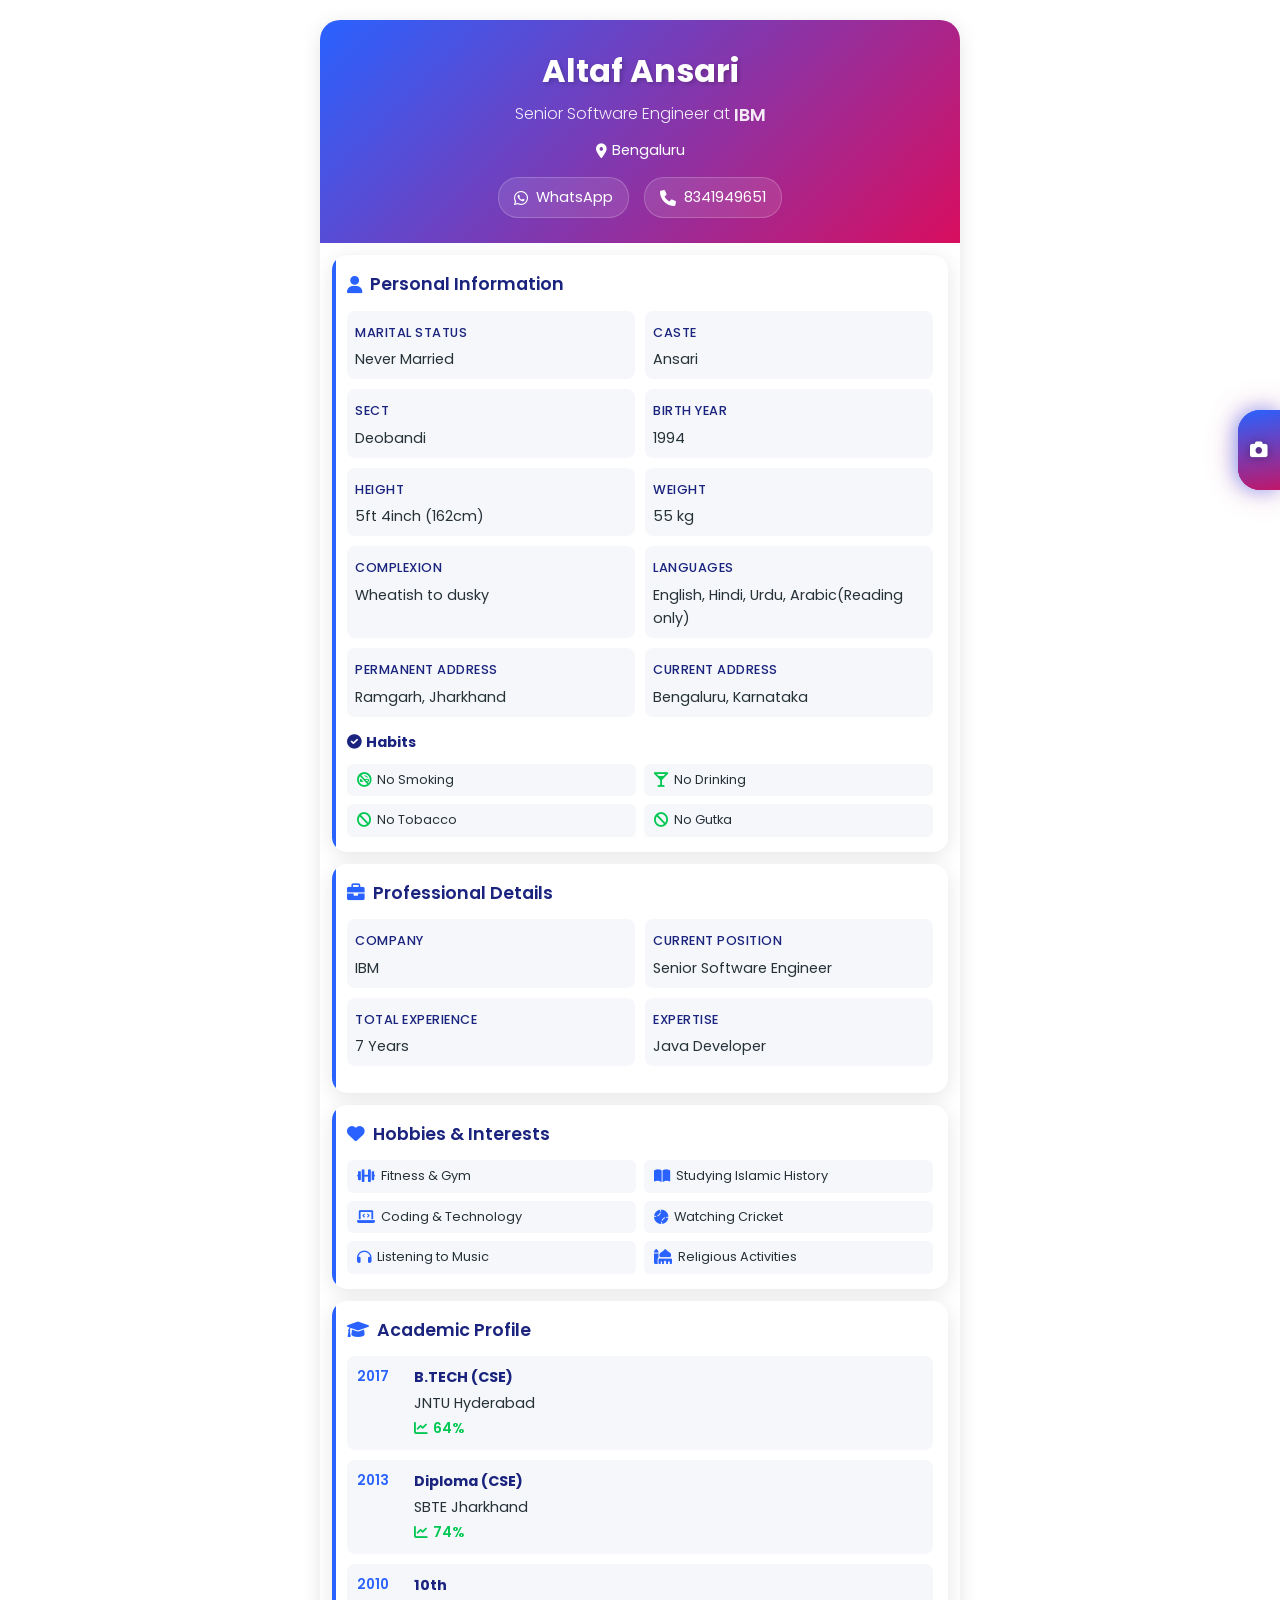
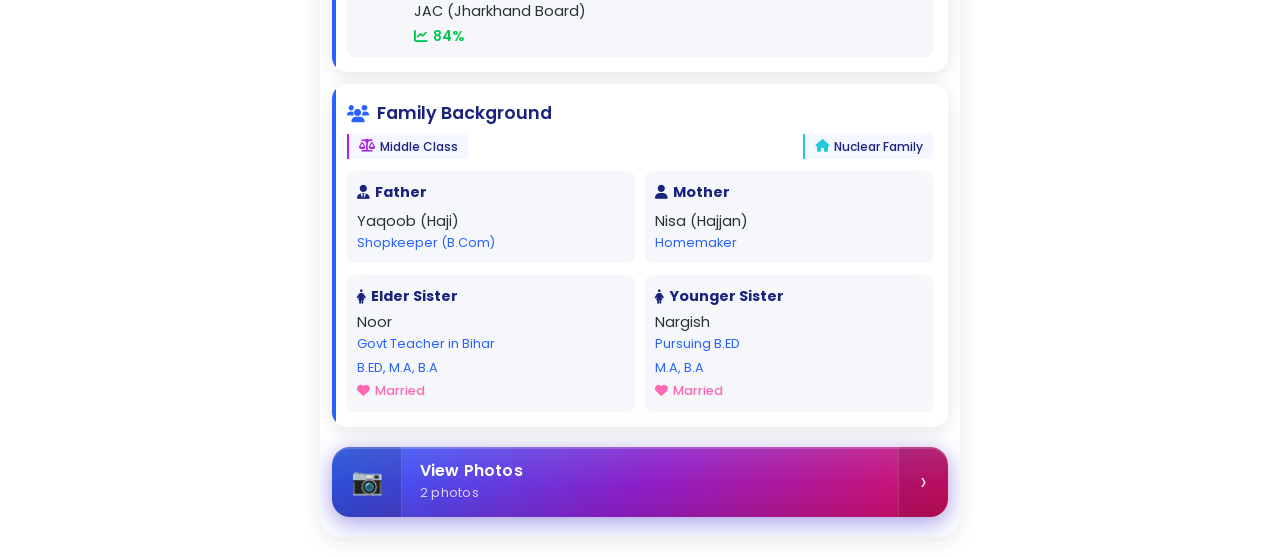
==== index.html @ ea9fdbba "photo view analytics enhancement" ====
<!doctype html>
<html lang="en">
  <head>
    <meta charset="UTF-8" />
    <meta name="viewport" content="width=device-width, initial-scale=1.0" />
    <!-- Favicon -->
    <link rel="icon" type="image/svg+xml" href="data:image/svg+xml,%3Csvg xmlns='http://www.w3.org/2000/svg' viewBox='0 0 100 100'%3E%3Ctext y='.9em' font-size='90'%3E💍%3C/text%3E%3C/svg%3E">
    <link rel="apple-touch-icon" href="data:image/svg+xml,%3Csvg xmlns='http://www.w3.org/2000/svg' viewBox='0 0 100 100'%3E%3Ctext y='.9em' font-size='90'%3E💍%3C/text%3E%3C/svg%3E">
    <title>Marriage Biodata - Altaf Ansari</title>
    <link rel="stylesheet" href="photos/gallery.css" />
    <link rel="stylesheet" href="styles.css" />
    <link rel="stylesheet" href="https://cdnjs.cloudflare.com/ajax/libs/font-awesome/6.0.0/css/all.min.css" />
    <link href="https://fonts.googleapis.com/css2?family=Poppins:wght@300;400;500;600;700&display=swap" rel="stylesheet" />
    <script src="script.js"></script>
    <script src="analytics/config.js"></script>
    <script src="analytics/biodata.js"></script>
  </head>
  <body>
    <div class="container">
      <header>
        <div class="header-pattern"></div>
        <!-- <h1>Marriage Biodata</h1> -->
        <div class="profile-header">
          <h2>Altaf Ansari</h2>
          <p class="subtitle">Senior Software Engineer at <span class="company ibm-logo-wrap">
            <img
              src="https://upload.wikimedia.org/wikipedia/commons/5/51/IBM_logo.svg"
              alt="IBM"
              class="ibm-logo-img"
              onerror="this.style.display='none'; this.insertAdjacentHTML('afterend','<span class=\'ibm-fallback\'>IBM</span>');"
            />
          </span></p>
          <!-- <p class="subtitle">Working in IT Company</p> -->
          <div class="quick-info">
            <span><i class="fas fa-map-marker-alt"></i> Bengaluru</span>
            <!-- <a href="https://www.linkedin.com/in/altafjava" target="_blank" rel="noopener noreferrer" class="social-link" title="LinkedIn">
              <i class="fab fa-linkedin"></i>
            </a> -->
          </div>
          <div class="contact-info">
            <a href="https://wa.me/918341949651" onclick="openWhatsApp(event)" class="contact-link" title="WhatsApp">
              <i class="fab fa-whatsapp"></i>
              <span>WhatsApp</span>
            </a>
            <a href="tel:+918341949651" class="contact-link" title="Call" onclick="handlePhoneClick(event)">
              <i class="fas fa-phone"></i>
              <span>8341949651</span>
            </a>
          </div>
        </div>
      </header>

      <main>
        <section class="personal-info">
          <h3><i class="fas fa-user"></i> Personal Information</h3>
          <div class="info-grid">
            <div class="info-item">
              <span class="label">Marital Status</span>
              <span class="value">Never Married</span>
            </div>
            <div class="info-item">
              <span class="label">Caste</span>
              <span class="value">Ansari</span>
            </div>
            <div class="info-item">
              <span class="label">Sect</span>
              <span class="value">Deobandi</span>
            </div>
            <div class="info-item">
              <span class="label">Birth Year</span>
              <span class="value">1994</span>
            </div>
            <div class="info-item">
              <span class="label">Height</span>
              <span class="value">5ft 4inch (162cm)</span>
            </div>
            <div class="info-item">
              <span class="label">Weight</span>
              <span class="value">55 kg</span>
            </div>
            <div class="info-item">
              <span class="label">Complexion</span>
              <span class="value">Wheatish to dusky</span>
            </div>
            <div class="info-item">
              <span class="label">Languages</span>
              <span class="value">English, Hindi, Urdu, Arabic(Reading only)</span>
            </div>
            <div class="info-item">
              <span class="label">Permanent Address</span>
              <span class="value">Ramgarh, Jharkhand</span>
            </div>
            <div class="info-item">
              <span class="label">Current Address</span>
              <span class="value">Bengaluru, Karnataka</span>
            </div>
          </div>
          <div class="habits">
            <h4><i class="fas fa-check-circle"></i> Habits</h4>
            <div class="habits-grid">
              <div class="habit-item">
                <i class="fas fa-smoking-ban"></i>
                <span>No Smoking</span>
              </div>
              <div class="habit-item">
                <i class="fas fa-glass-martini-alt"></i>
                <span>No Drinking</span>
              </div>
              <div class="habit-item">
                <i class="fas fa-ban"></i>
                <span>No Tobacco</span>
              </div>
              <div class="habit-item">
                <i class="fas fa-ban"></i>
                <span>No Gutka</span>
              </div>
            </div>
          </div>
        </section>

        <section class="professional-details">
          <h3><i class="fas fa-briefcase"></i> Professional Details</h3>
          <div class="info-grid">
            <div class="info-item">
              <span class="label">Company</span>
              <span class="value">IBM</span>
            </div>
            <div class="info-item">
              <span class="label">Current Position</span>
              <span class="value">Senior Software Engineer</span>
            </div>
            <div class="info-item">
              <span class="label">Total Experience</span>
              <span class="value">7 Years</span>
            </div>
            <div class="info-item">
              <span class="label">Expertise</span>
              <span class="value">Java Developer</span>
            </div>
          </div>
        </section>

        <section class="habits-interests">
          <h3><i class="fas fa-heart"></i> Hobbies & Interests</h3>
          <div class="interests-grid">
            <div class="interest-item">
              <i class="fas fa-dumbbell"></i>
              <span>Fitness & Gym</span>
            </div>

            <div class="interest-item">
              <i class="fas fa-book-open"></i>
              <span>Studying Islamic History</span>
            </div>

            <div class="interest-item">
              <i class="fas fa-laptop-code"></i>
              <span>Coding & Technology</span>
            </div>

            <div class="interest-item">
              <!-- <i class="fas fa-cricket-bat-ball"></i> -->
              <i class="fas fa-baseball-ball"></i>

              <span>Watching Cricket</span>
            </div>

            <div class="interest-item">
              <i class="fas fa-headphones"></i>
              <span>Listening to Music</span>
            </div>

            <div class="interest-item">
              <i class="fas fa-mosque"></i>
              <span>Religious Activities</span>
            </div>
          </div>
        </section>

        <section class="academic-profile">
          <h3><i class="fas fa-graduation-cap"></i> Academic Profile</h3>
          <div class="education-timeline">
            <div class="education-item">
              <div class="year">2017</div>
              <div class="details">
                <h4>B.TECH (CSE)</h4>
                <p>JNTU Hyderabad</p>
                <p class="percentage"><i class="fas fa-chart-line"></i> 64%</p>
              </div>
            </div>
            <div class="education-item">
              <div class="year">2013</div>
              <div class="details">
                <h4>Diploma (CSE)</h4>
                <p>SBTE Jharkhand</p>
                <p class="percentage"><i class="fas fa-chart-line"></i> 74%</p>
              </div>
            </div>
            <div class="education-item">
              <div class="year">2010</div>
              <div class="details">
                <h4>10th</h4>
                <p>JAC (Jharkhand Board)</p>
                <p class="percentage"><i class="fas fa-chart-line"></i> 84%</p>
              </div>
            </div>
          </div>
        </section>

        <section class="family-background">
          <h3><i class="fas fa-users"></i> Family Background</h3>
          <div class="family-badges">
            <span class="family-badge badge-status"><i class="fas fa-scale-balanced"></i> Middle Class</span>
            <span class="family-badge badge-nuclear"><i class="fas fa-home"></i> Nuclear Family</span>
          </div>
          <div class="family-info">
            <div class="parents-row">
              <div class="family-member">
                <h4><i class="fas fa-user-tie"></i> Father</h4>
                <p>Yaqoob (Haji)</p>
                <p class="occupation">Shopkeeper (B.Com)</p>
              </div>

              <div class="family-member">
                <h4><i class="fas fa-user"></i> Mother</h4>
                <p>Nisa (Hajjan)</p>
                <p class="occupation">Homemaker</p>
              </div>
            </div>
            <div class="siblings-row">
              <div class="sibling-item">
                <h5><i class="fas fa-female"></i> Elder Sister</h5>
                <p>Noor</p>
                <p class="occupation">Govt Teacher in Bihar</p>
                <p class="qualification">B.ED, M.A, B.A</p>
                <p class="status"><i class="fas fa-heart"></i> Married</p>
              </div>
              <div class="sibling-item">
                <h5><i class="fas fa-female"></i> Younger Sister</h5>
                <p>Nargish</p>
                <p class="occupation">Pursuing B.ED</p>
                <p class="qualification">M.A, B.A</p>
                <p class="status"><i class="fas fa-heart"></i> Married</p>
              </div>
            </div>
          </div>
        </section>
      </main>
      
      <a id="photo-banner" class="photo-entry-banner" href="photos.html">
        <span class="peb-icon">
          <svg width="22" height="22" viewBox="0 0 24 24" fill="none" stroke="currentColor" stroke-width="2" stroke-linecap="round" stroke-linejoin="round">
            <rect x="3" y="7" width="18" height="13" rx="2"/>
            <path d="M16 3l-4 4-4-4"/>
            <circle cx="12" cy="13" r="3"/>
          </svg>
        </span>
        <div class="peb-content">
          <span class="peb-text">View Photos</span>
          <span class="peb-count" id="peb-count-text">Loading...</span>
        </div>
        <span class="peb-arrow">›</span>
      </a>
    </div>

    <button class="gallery-fab" id="gallery-fab"
            onclick="window.location.href='photos.html'" aria-label="View photos">
      <i class="fas fa-camera"></i>
      <span>Photos</span>
    </button>
  <script src="photos/gallery.js" defer></script>
  </body>
</html>
---- photos/gallery.css ----
/* ═══════════════════════════════════════════════════════════
   GALLERY  ·  photos/gallery.css
═══════════════════════════════════════════════════════════ */

/* ═══════════════════════════════════════════════════════════
   INDEX PAGE — Banner + FAB
═══════════════════════════════════════════════════════════ */

/* ── "View Photos" Banner — biodata gradient theme ── */
.photo-entry-banner {
  display: flex;
  align-items: center;
  margin: 20px 12px 20px;
  padding: 0;
  border-radius: 18px;
  overflow: hidden;
  text-decoration: none;
  background: linear-gradient(135deg, #2962ff 0%, #8b1fc8 50%, #d90e5f 100%);
  box-shadow:
    0 2px 0 rgba(255,255,255,0.18) inset,
    0 8px 30px rgba(41,98,255,0.38),
    0 4px 16px rgba(217,14,95,0.22);
  transition: transform 0.3s cubic-bezier(0.34,1.56,0.64,1), box-shadow 0.3s;
  position: relative;
}
.photo-entry-banner::after {
  content: '';
  position: absolute;
  inset: 0;
  background: linear-gradient(180deg,
    rgba(255,255,255,0.1) 0%,
    transparent 55%,
    rgba(0,0,0,0.08) 100%);
  pointer-events: none;
  z-index: 1;
}
.photo-entry-banner:active  { transform: scale(0.972); }
.photo-entry-banner:hover {
  box-shadow:
    0 2px 0 rgba(255,255,255,0.22) inset,
    0 12px 40px rgba(41,98,255,0.5),
    0 6px 20px rgba(217,14,95,0.32);
}

.peb-icon {
  position: relative; z-index: 2;
  width: 70px; height: 70px;
  flex-shrink: 0;
  display: flex; align-items: center; justify-content: center;
  font-size: 26px;
  background: rgba(0,0,0,0.14);
  border-right: 1px solid rgba(255,255,255,0.14);
}
.peb-icon svg  { display: none; }
.peb-icon::after { content: '📷'; }

.peb-content {
  position: relative; z-index: 2;
  flex: 1;
  padding: 14px 10px 14px 18px;
  display: flex; flex-direction: column; gap: 3px;
}
.peb-text {
  font-family: 'Poppins', sans-serif;
  font-size: 1rem; font-weight: 600;
  color: #fff; letter-spacing: 0.01em; line-height: 1.2;
}
.peb-count {
  font-family: 'Poppins', sans-serif;
  font-size: 0.78rem; font-weight: 400;
  color: rgba(255,255,255,0.78); letter-spacing: 0.02em;
}

.peb-arrow {
  position: relative; z-index: 2;
  width: 50px; height: 70px;
  flex-shrink: 0;
  display: flex; align-items: center; justify-content: center;
  font-size: 1.6rem; font-weight: 300;
  color: rgba(255,255,255,0.9);
  background: rgba(0,0,0,0.12);
  border-left: 1px solid rgba(255,255,255,0.14);
  transition: background 0.2s;
}
.photo-entry-banner:hover .peb-arrow { background: rgba(0,0,0,0.2); }


/* ── Premium FAB — sleek vertical pill, right edge ── */
.gallery-fab {
  position: fixed;
  right: 0;
  top: 50%;
  transform: translateY(-50%);
  z-index: 999;
  /* Slim pill shape */
  width: 42px;
  height: 80px;
  border-radius: 22px 0 0 22px;
  background: linear-gradient(170deg, #2962ff 0%, #c0176a 100%);
  border: none;
  cursor: pointer;
  display: flex;
  flex-direction: column;
  align-items: center;
  justify-content: center;
  gap: 4px;
  color: #fff;
  padding: 0;
  outline: none;
  -webkit-tap-highlight-color: transparent;
  overflow: visible;
  /* Inset top highlight + colored glow */
  box-shadow:
    inset 0 1px 0 rgba(255,255,255,0.28),
    inset -1px 0 0 rgba(255,255,255,0.08),
    -3px 0 18px rgba(41,98,255,0.45),
    -1px 0 32px rgba(192,23,106,0.3);
  animation: fab-slide 3.5s ease-in-out infinite;
}

/* Subtle shimmer ring that pulses out from the left edge */
.gallery-fab::before {
  content: '';
  position: absolute;
  inset: 0;
  border-radius: inherit;
  background: linear-gradient(170deg, #2962ff, #c0176a);
  animation: fab-ring 2.8s ease-out infinite;
  z-index: -1;
}
.gallery-fab::after {
  content: '';
  position: absolute;
  inset: 0;
  border-radius: inherit;
  background: linear-gradient(170deg, #2962ff, #c0176a);
  animation: fab-ring 2.8s ease-out infinite 1.4s;
  z-index: -1;
}

@keyframes fab-slide {
  0%, 100% { transform: translateY(-50%) translateX(0px); }
  50%       { transform: translateY(-50%) translateX(-4px); }
}
@keyframes fab-ring {
  0%   { transform: scale(1);   opacity: 0.55; }
  100% { transform: scale(1.5); opacity: 0; }
}

.gallery-fab:hover {
  animation-play-state: paused;
  transform: translateY(-50%) translateX(-6px) scale(1.04);
  box-shadow:
    inset 0 1px 0 rgba(255,255,255,0.35),
    -5px 0 28px rgba(41,98,255,0.65),
    -2px 0 48px rgba(192,23,106,0.5);
  transition: transform 0.28s cubic-bezier(0.34,1.56,0.64,1), box-shadow 0.28s;
}
.gallery-fab:hover::before,
.gallery-fab:hover::after { animation-play-state: paused; }
.gallery-fab:active {
  transform: translateY(-50%) translateX(-3px) scale(0.95);
  transition: transform 0.1s ease;
}

/* Icon only — no text label, cleaner */
.gallery-fab i {
  font-size: 1.1rem;
  filter: drop-shadow(0 1px 4px rgba(0,0,0,0.35));
}
/* Hide the "PHOTOS" label — icon alone is cleaner on a slim pill */
.gallery-fab span { display: none; }

/* Tooltip */
.gallery-fab-tooltip {
  position: fixed;
  right: 52px;
  top: 50%;
  transform: translateY(-50%);
  background: rgba(10,10,18,0.82);
  backdrop-filter: blur(12px);
  -webkit-backdrop-filter: blur(12px);
  color: #fff;
  font-family: 'Poppins', sans-serif;
  font-size: 0.72rem; font-weight: 500;
  padding: 7px 14px;
  border-radius: 20px;
  white-space: nowrap;
  pointer-events: none;
  z-index: 998;
  border: 1px solid rgba(255,255,255,0.12);
  animation: fab-tip 3.5s ease forwards;
}
@keyframes fab-tip {
  0%   { opacity:0; transform:translateY(-50%) translateX(8px); }
  18%  { opacity:1; transform:translateY(-50%) translateX(0); }
  72%  { opacity:1; }
  100% { opacity:0; }
}


/* ═══════════════════════════════════════════════════════════
   PHOTOS PAGE — Full-screen Viewer
═══════════════════════════════════════════════════════════ */

body.gl-page {
  margin: 0; padding: 0;
  overflow: hidden;
  background: #000;
  font-family: 'Poppins', sans-serif;
}

.gl-ui-layer {
  position: fixed;
  top: 0; left: 0; right: 0;
  height: 0;
  z-index: 1000;
  pointer-events: none;
}

/* ── ALL overlay elements: same dark semi-transparent pill ──
   rgba(0,0,0,0.38) bg + white border, no backdrop-filter needed
── */

.gl-back-pill {
  position: absolute;
  top: 16px; left: 14px;
  pointer-events: auto;
  display: flex; align-items: center; gap: 6px;
  padding: 9px 16px 9px 12px;
  background: rgba(0,0,0,0.38);
  border: 1px solid rgba(255,255,255,0.22);
  border-radius: 100px;
  color: #fff;
  font-family: 'Poppins', sans-serif;
  font-size: 13px; font-weight: 500;
  cursor: pointer;
  text-decoration: none;
  outline: none;
  -webkit-tap-highlight-color: transparent;
  transition: background 0.18s, transform 0.2s;
}
.gl-back-pill:hover,
.gl-back-pill:active { background: rgba(0,0,0,0.58); }
.gl-back-pill:active { transform: scale(0.94); }
.gl-back-pill i { font-size: 11px; opacity: 0.85; }

.gl-counter-pill {
  position: absolute;
  top: 16px; right: 14px;
  pointer-events: none;
  padding: 9px 18px;
  background: rgba(0,0,0,0.38);
  border: 1px solid rgba(255,255,255,0.22);
  border-radius: 100px;
  color: #fff;
  font-family: 'Poppins', sans-serif;
  font-size: 13px; font-weight: 500;
  font-variant-numeric: tabular-nums;
  letter-spacing: 0.04em;
}

/* ── Viewer ── */
.gl-viewer {
  position: fixed; inset: 0;
  display: flex; align-items: center; justify-content: center;
  background: #000;
  overflow: hidden;
  touch-action: none;
}

.gl-photo-bg {
  position: absolute;
  inset: -20px;
  width: calc(100% + 40px);
  height: calc(100% + 40px);
  object-fit: cover;
  filter: blur(50px) brightness(0.28) saturate(1.8);
  pointer-events: none; user-select: none;
}

.gl-photo-main {
  position: relative; z-index: 2;
  max-width: 100%; max-height: 100%;
  object-fit: contain;
  user-select: none; -webkit-user-drag: none;
  pointer-events: none;
  transform-origin: center center;
}

.gl-loading {
  position: absolute; inset: 0;
  display: flex; align-items: center; justify-content: center;
  z-index: 1;
  color: rgba(255,255,255,0.5);
  font-size: 1.6rem;
}

/* ── Nav buttons: half-pill attached to screen edge ── */
.gl-nav-btn {
  position: fixed;
  top: 50%;
  transform: translateY(-50%);
  z-index: 500;
  width: 38px;
  height: 76px;
  background: rgba(0,0,0,0.38);
  border: 1px solid rgba(255,255,255,0.22);
  color: #fff;
  font-size: 1.6rem;
  display: flex;
  align-items: center;
  justify-content: center;
  cursor: pointer;
  outline: none;
  -webkit-tap-highlight-color: transparent;
  line-height: 1;
  transition: background 0.18s, opacity 0.25s;
}
.gl-nav-prev {
  left: 0;
  border-radius: 0 44px 44px 0;
  border-left: none;
  padding-right: 2px;
}
.gl-nav-next {
  right: 0;
  border-radius: 44px 0 0 44px;
  border-right: none;
  padding-left: 2px;
}
.gl-nav-btn:hover  { background: rgba(0,0,0,0.58); }
.gl-nav-btn:active { opacity: 0.65; }
.gl-nav-btn[disabled] { opacity: 0; pointer-events: none; }

/* ── Dots ── */
.gl-dots {
  position: fixed;
  bottom: 26px;
  left: 50%;
  transform: translateX(-50%);
  z-index: 500;
  display: flex; align-items: center; gap: 8px;
  padding: 10px 16px;
  background: rgba(0,0,0,0.38);
  border: 1px solid rgba(255,255,255,0.22);
  border-radius: 100px;
}

.gl-dot {
  width: 7px; height: 7px;
  border-radius: 50%;
  background: rgba(255,255,255,0.35);
  cursor: pointer;
  transition: all 0.35s cubic-bezier(0.34,1.56,0.64,1);
  border: none; padding: 0; outline: none;
  flex-shrink: 0;
}
.gl-dot.active {
  width: 24px; border-radius: 4px;
  background: #fff;
}
.gl-dot:not(.active):hover {
  background: rgba(255,255,255,0.65);
  transform: scale(1.2);
}

/* ── Zoom hint ── */
.gl-hint {
  position: fixed;
  bottom: 82px;
  left: 50%;
  transform: translateX(-50%);
  background: rgba(0,0,0,0.38);
  border: 1px solid rgba(255,255,255,0.22);
  color: rgba(255,255,255,0.92);
  font-family: 'Poppins', sans-serif;
  font-size: 12px;
  font-weight: 400;
  padding: 8px 16px;
  border-radius: 100px;
  pointer-events: none;
  white-space: nowrap;
  z-index: 400;
  display: flex;
  align-items: center;
  gap: 7px;
  animation: gl-hint-fade 4.2s ease forwards;
}
@keyframes gl-hint-fade {
  0%   { opacity:0; transform:translateX(-50%) translateY(6px); }
  14%  { opacity:1; transform:translateX(-50%) translateY(0); }
  78%  { opacity:1; }
  100% { opacity:0; }
}

@media (max-width: 480px) {
  .gl-nav-btn { width: 34px; height: 68px; font-size: 1.4rem; }
}
---- styles.css ----
/* Modern CSS Reset */
* {
  margin: 0;
  padding: 0;
  box-sizing: border-box;
}

/* Custom Properties */
:root {
  --primary-color: #1a237e;
  --secondary-color: #0d47a1;
  --accent-color: #2962ff;
  --text-color: #263238;
  --light-bg: #f5f7fa;
  --card-bg: #ffffff;
  --success-color: #00c853;
  --married-color: #ff69b4;
  --gradient-start: var(--accent-color);
  --gradient-end: #d90e5f;
  --shadow: 0 4px 20px rgba(0, 0, 0, 0.1);
}

/* Base Styles */
body {
  font-family: "Poppins", "Segoe UI", sans-serif;
  line-height: 1.6;
  color: var(--text-color);
  /* background: linear-gradient(135deg, var(--gradient-start), var(--gradient-end)); */
  min-height: 100vh;
  display: flex;
  align-items: center;
  justify-content: center;
  padding: 20px;
}

.container {
  width: 100%;
  max-width: 640px;
  background: var(--card-bg);
  border-radius: 20px;
  box-shadow: var(--shadow);
  overflow: hidden;
  position: relative;
}

/* Header Styles */
header {
  background: linear-gradient(135deg, var(--gradient-start), var(--gradient-end));
  color: white;
  padding: 25px 20px;
  text-align: center;
  position: relative;
  overflow: hidden;
}

header::before {
  content: "";
  position: absolute;
  top: 0;
  left: 0;
  right: 0;
  bottom: 0;
  background: url('data:image/svg+xml,<svg width="20" height="20" viewBox="0 0 20 20" xmlns="http://www.w3.org/2000/svg"><circle cx="2" cy="2" r="1" fill="rgba(255,255,255,0.1)"/></svg>');
  opacity: 0.1;
}

h1 {
  font-size: 1.6rem;
  font-weight: 600;
  margin-bottom: 10px;
  text-transform: uppercase;
  letter-spacing: 2px;
}

.profile-header h2 {
  font-size: 2rem;
  font-weight: 700;
  margin-bottom: 5px;
  text-shadow: 2px 2px 4px rgba(0, 0, 0, 0.2);
}

.subtitle {
  font-size: 1rem;
  opacity: 0.9;
  font-weight: 300;
}
.subtitle .company {
  font-weight: 600;
  font-size: 1.1rem;
}

.quick-info {
  display: flex;
  justify-content: center;
  gap: 15px;
  margin-top: 10px;
  font-size: 0.9rem;
}

.quick-info span {
  display: flex;
  align-items: center;
  gap: 5px;
}

.social-link {
  display: inline-flex;
  align-items: center;
  justify-content: center;
  color: white;
  text-decoration: none;
  width: 32px;
  height: 32px;
  border-radius: 50%;
  background: rgba(255, 255, 255, 0.1);
  transition: all 0.3s ease;
  cursor: pointer;
  position: relative;
  z-index: 1;
}

.social-link:hover {
  background: rgba(255, 255, 255, 0.2);
  transform: translateY(-2px);
  color: white;
}

.social-link i {
  font-size: 1.1rem;
  pointer-events: none;
}

.contact-info {
  display: flex;
  justify-content: center;
  gap: 15px;
  margin-top: 15px;
  /* flex-wrap: wrap; */
  flex-wrap: nowrap;
}

.contact-link {
  display: inline-flex;
  align-items: center;
  gap: 8px;
  color: white;
  text-decoration: none;
  padding: 8px 15px;
  border-radius: 20px;
  background: rgba(255, 255, 255, 0.1);
  border: 1px solid rgba(255, 255, 255, 0.2);
  transition: all 0.3s ease;
  cursor: pointer;
  font-size: 0.9rem;
  z-index: 1;
  white-space: nowrap; /* Prevent text wrapping */
  flex-shrink: 0; /* Prevent shrinking */
}

.contact-link:hover {
  background: rgba(255, 255, 255, 0.2);
  transform: translateY(-2px);
  color: white;
}

.contact-link i {
  font-size: 1rem;
}

/* Section Styles */
section {
  margin: 12px;
  padding: 15px;
  background: var(--card-bg);
  border-radius: 15px;
  box-shadow: var(--shadow);
  position: relative;
  overflow: hidden;
}

section::before {
  content: "";
  position: absolute;
  top: 0;
  left: 0;
  width: 4px;
  height: 100%;
  background: var(--accent-color);
}

h3 {
  color: var(--primary-color);
  font-size: 1.1rem;
  margin-bottom: 12px;
  display: flex;
  align-items: center;
  gap: 8px;
  font-weight: 600;
}

h3 i {
  color: var(--accent-color);
  font-size: 1.1rem;
}

/* Personal Information Styles */
.info-grid {
  display: grid;
  grid-template-columns: repeat(2, 1fr);
  gap: 10px;
  margin-bottom: 12px;
}

.info-item {
  background: var(--light-bg);
  padding: 8px;
  border-radius: 8px;
  transition: transform 0.2s;
}

.info-item:hover {
  transform: translateY(-2px);
}

.label {
  font-weight: 500;
  color: var(--primary-color);
  font-size: 0.8rem;
  text-transform: uppercase;
  letter-spacing: 0.5px;
}

.value {
  color: var(--text-color);
  font-size: 0.9rem;
  margin-top: 4px;
  display: block;
}

/* Habits Section */
.habits {
  margin-top: 14px;
}

.habits h4 {
  margin-bottom: 10px;
  color: var(--primary-color);
  font-size: 0.9rem;
  display: flex;
  align-items: center;
  gap: 5px;
}

.habits-grid {
  display: grid;
  grid-template-columns: repeat(2, 1fr);
  gap: 8px;
}

.habit-item {
  display: flex;
  align-items: center;
  gap: 6px;
  padding: 6px 10px;
  background: var(--light-bg);
  border-radius: 6px;
  font-size: 0.8rem;
}

.habit-item i {
  color: var(--success-color);
  font-size: 0.9rem;
}

/* Interests Section - Same styling as Habits */
.interests-grid {
  display: grid;
  grid-template-columns: repeat(2, 1fr);
  gap: 8px;
}

.interest-item {
  display: flex;
  align-items: center;
  gap: 6px;
  padding: 6px 10px;
  background: var(--light-bg);
  border-radius: 6px;
  font-size: 0.8rem;
  transition: transform 0.2s;
}

.interest-item:hover {
  transform: translateY(-2px);
}

.interest-item i {
  color: var(--accent-color);
  font-size: 0.9rem;
}

/* Academic Profile Styles */
.education-timeline {
  display: flex;
  flex-direction: column;
  gap: 10px;
}

.education-item {
  display: flex;
  font-size: 0.9rem;
  gap: 12px;
  padding: 10px;
  background: var(--light-bg);
  border-radius: 8px;
  position: relative;
  transition: transform 0.2s;
}

.education-item:hover {
  transform: translateX(5px);
}

.year {
  font-weight: 600;
  color: var(--accent-color);
  min-width: 45px;
  font-size: 0.85rem;
}

.details h4 {
  color: var(--primary-color);
  margin-bottom: 3px;
  font-size: 0.9rem;
}

.percentage {
  color: var(--success-color);
  font-weight: 600;
  font-size: 0.85rem;
  margin-top: 3px;
  display: flex;
  align-items: center;
  gap: 5px;
}

/* Family Background Styles */
.family-info {
  display: grid;
  gap: 12px;
}

.parents-row {
  display: grid;
  /* grid-template-columns: repeat(2); */
  grid-template-columns: repeat(2, 1fr);
  gap: 10px;
}

.siblings-row {
  display: grid;
  /* grid-template-columns: repeat(2 ); */
  grid-template-columns: repeat(2, 1fr);
  gap: 10px;
}

.family-member {
  font-size: 0.9rem;
  padding: 10px;
  background: var(--light-bg);
  border-radius: 8px;
  transition: transform 0.2s;
}

.family-member:hover {
  transform: translateY(-2px);
}

.family-member h4 {
  color: var(--primary-color);
  margin-bottom: 6px;
  font-size: 0.9rem;
  display: flex;
  align-items: center;
  gap: 5px;
}

.occupation {
  color: var(--accent-color);
  font-size: 0.8rem;
}

.siblings {
  margin-top: 12px;
}

.sibling-item {
  font-size: 0.9rem;
  padding: 10px;
  background: var(--light-bg);
  border-radius: 8px;
  transition: transform 0.2s;
}

.sibling-item:hover {
  transform: translateY(-2px);
}

.sibling-item h5 {
  color: var(--primary-color);
  margin-bottom: 3px;
  font-size: 0.9rem;
  display: flex;
  align-items: center;
  gap: 5px;
}

.qualification {
  color: var(--accent-color);
  font-size: 0.8rem;
  margin-top: 3px;
}

.status {
  color: var(--married-color);
  font-size: 0.8rem;
  margin-top: 3px;
  font-weight: 500;
  display: flex;
  align-items: center;
  gap: 5px;
}

/* Responsive Design */
@media (max-width: 480px) {
  body {
    padding: 10px;
  }

  .container {
    border-radius: 15px;
  }

  header {
    padding: 20px 15px;
  }

  h1 {
    font-size: 1.4rem;
  }

  .profile-header h2 {
    font-size: 1.6rem;
  }

  section {
    margin: 8px;
    padding: 12px;
  }

  .info-grid {
    grid-template-columns: 1fr;
  }

  .parents-row {
    grid-template-columns: 1fr;
  }

  .siblings-row {
    grid-template-columns: 1fr;
  }
}

/* IBM Logo in subtitle */
.ibm-logo-wrap {
  display: inline-flex;
  align-items: center;
  vertical-align: middle;
}

.ibm-logo-img {
  height: 20px;
  width: auto;
  vertical-align: middle;
  filter: brightness(0) invert(1); /* makes it white to match header */
  margin-left: 2px;
  position: relative;
  top: -1px;
}

.ibm-fallback {
  font-weight: 600;
  font-size: 1.1rem;
}

/* Family Type Badges */
.family-badges {
  display: flex;
  justify-content: space-between;
  gap: 6px;
  margin-top: -6px;
  margin-bottom: 12px;
}

.family-badge {
  display: inline-flex;
  align-items: center;
  gap: 5px;
  padding: 3px 10px;
  background: rgba(41, 98, 255, 0.05);
  border-left: 2px solid;
  border-radius: 0 4px 4px 0;
  font-size: 0.75rem;
  color: var(--primary-color);
  font-weight: 500;
}

.badge-nuclear {
  border-color: #24c8de;
}
.badge-nuclear i {
  color: #24c8de;
  font-size: 0.8rem;
}

.badge-status {
  border-color: #ac22e8;
}
.badge-status i {
  color: #ac22e8;
  font-size: 0.8rem;
}

/* Toast Notification Styles */
.toast {
  position: fixed;
  bottom: 20px;
  left: 50%;
  transform: translateX(-50%) translateY(100px);
  background-color: rgba(0, 0, 0, 0.8);
  color: white;
  padding: 12px 24px;
  border-radius: 25px;
  font-size: 14px;
  z-index: 1000;
  opacity: 0;
  transition: all 0.3s ease-in-out;
  box-shadow: 0 4px 12px rgba(0, 0, 0, 0.15);
}

.toast.show {
  transform: translateX(-50%) translateY(0);
  opacity: 1;
}
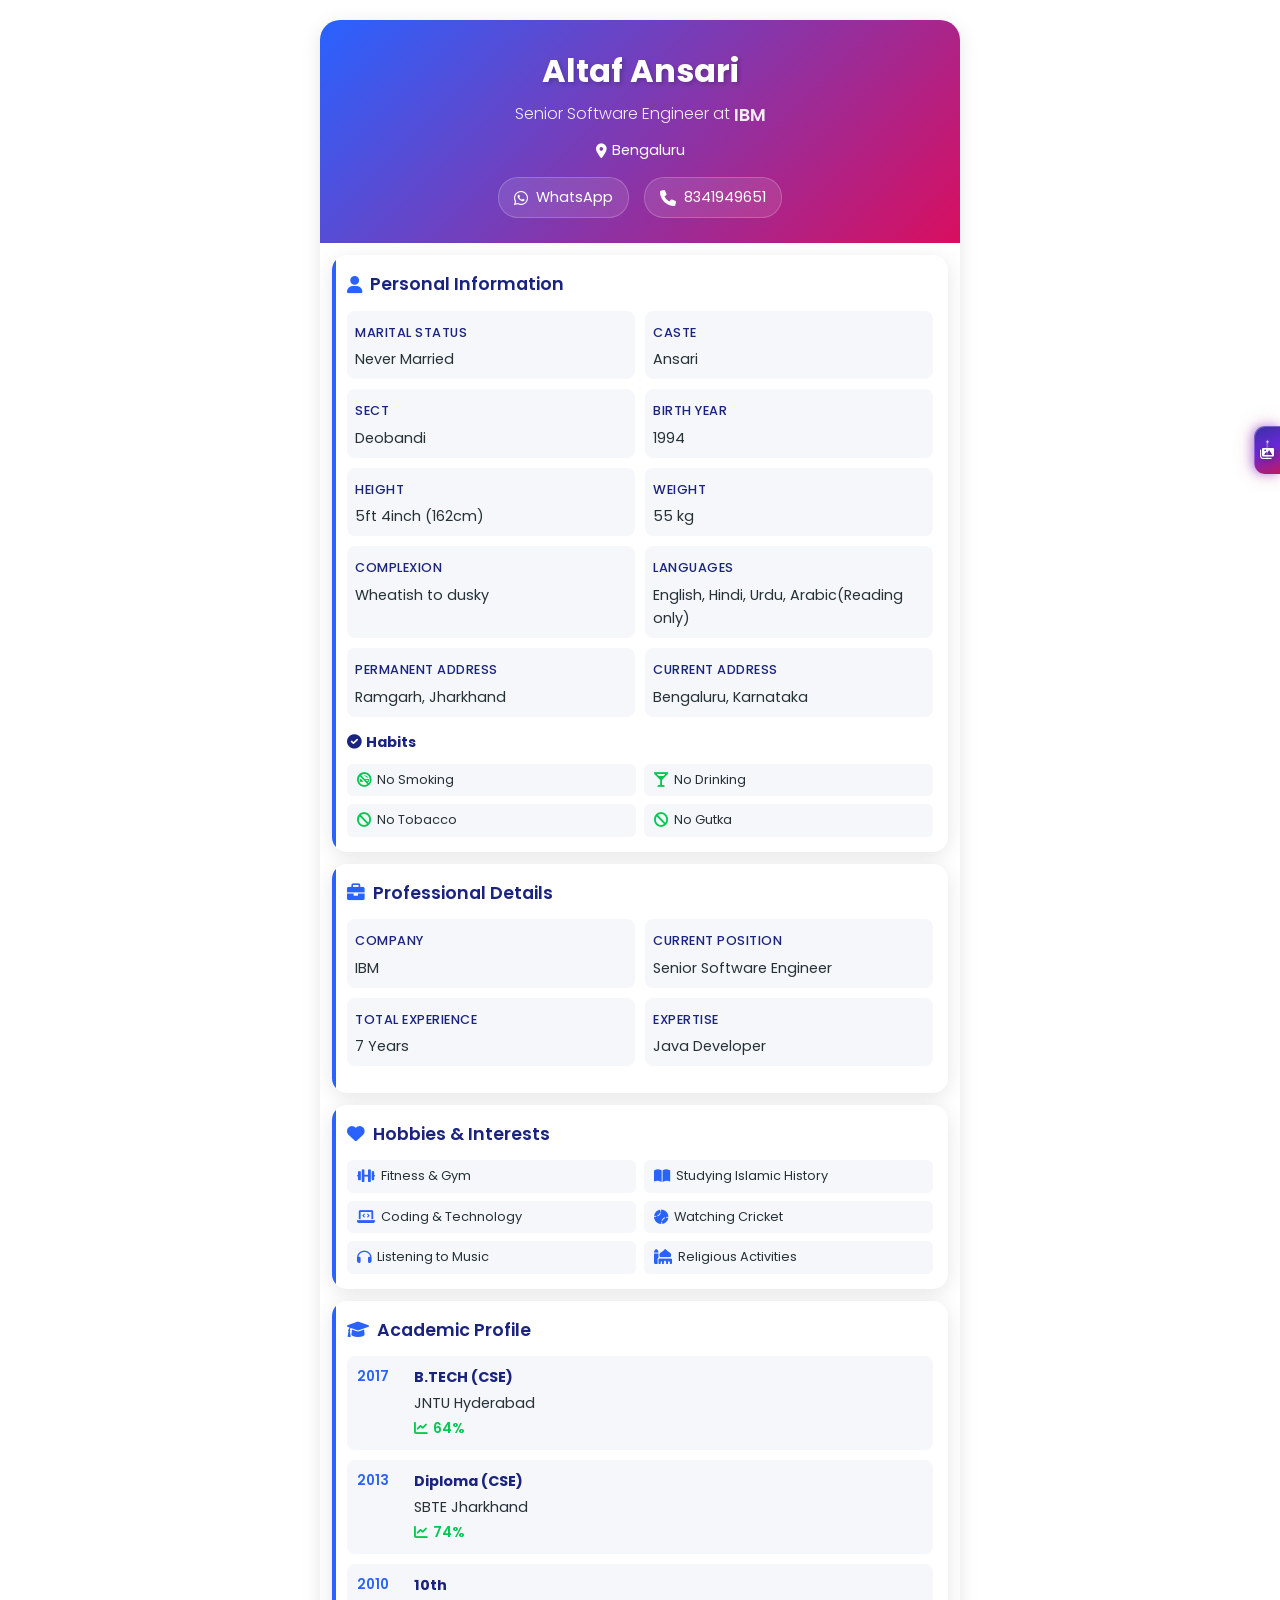
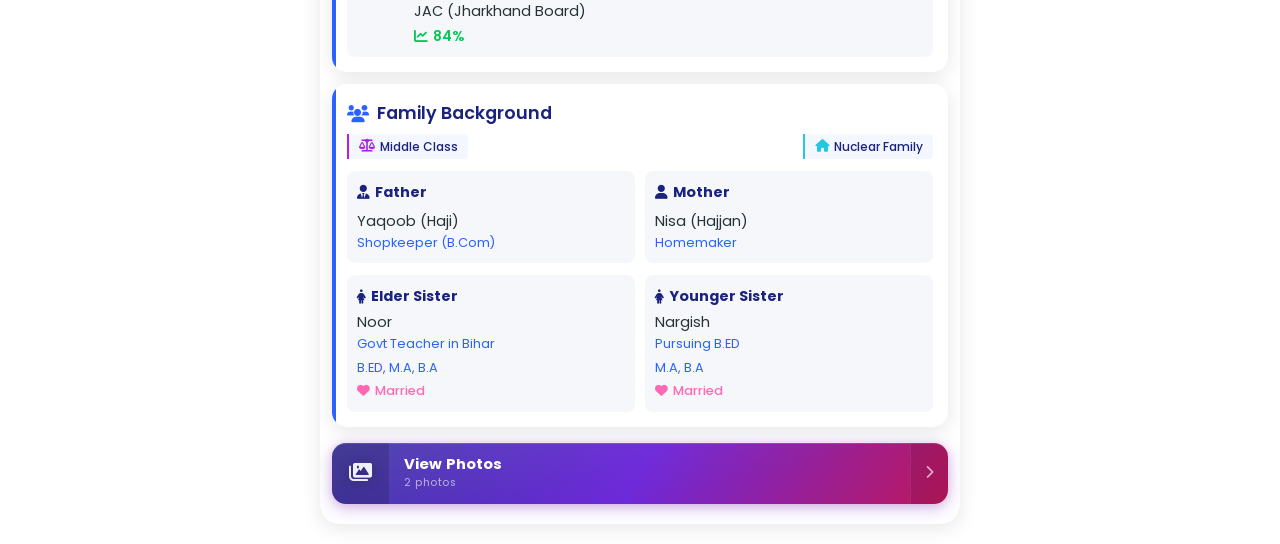
==== commit 7b13da6e: "enhance floating CTA button" ====
--- a/index.html
+++ b/index.html
@@ -249,23 +249,26 @@
       
       <a id="photo-banner" class="photo-entry-banner" href="photos.html">
         <span class="peb-icon">
-          <svg width="22" height="22" viewBox="0 0 24 24" fill="none" stroke="currentColor" stroke-width="2" stroke-linecap="round" stroke-linejoin="round">
-            <rect x="3" y="7" width="18" height="13" rx="2"/>
-            <path d="M16 3l-4 4-4-4"/>
-            <circle cx="12" cy="13" r="3"/>
-          </svg>
+          <i class="fas fa-images"></i>
         </span>
         <div class="peb-content">
           <span class="peb-text">View Photos</span>
           <span class="peb-count" id="peb-count-text">Loading...</span>
         </div>
-        <span class="peb-arrow">›</span>
+        <span class="peb-arrow">
+          <i class="fas fa-chevron-right"></i>
+        </span>
       </a>
     </div>
 
+    <!-- Pulse ring behind FAB (separate so it can overflow without clipping) -->
+    <div class="gallery-fab-ripple" aria-hidden="true"></div>
+
     <button class="gallery-fab" id="gallery-fab"
             onclick="window.location.href='photos.html'" aria-label="View photos">
-      <i class="fas fa-camera"></i>
+      <div class="fab-icon">
+        <i class="fas fa-images"></i>
+      </div>
       <span>Photos</span>
     </button>
   <script src="photos/gallery.js" defer></script>
--- a/photos/gallery.css
+++ b/photos/gallery.css
@@ -6,196 +6,308 @@
    INDEX PAGE — Banner + FAB
 ═══════════════════════════════════════════════════════════ */
 
-/* ── "View Photos" Banner — biodata gradient theme ── */
+/* ══════════════════════════════════════════════════════════
+   VIEW PHOTOS BANNER — Premium, no emoji
+   ══════════════════════════════════════════════════════════ */
 .photo-entry-banner {
   display: flex;
   align-items: center;
-  margin: 20px 12px 20px;
+  margin: 16px 12px 20px;
   padding: 0;
-  border-radius: 18px;
+  border-radius: 14px;
   overflow: hidden;
   text-decoration: none;
-  background: linear-gradient(135deg, #2962ff 0%, #8b1fc8 50%, #d90e5f 100%);
+  background: linear-gradient(120deg, #3730a3 0%, #6d28d9 50%, #be185d 100%);
   box-shadow:
-    0 2px 0 rgba(255,255,255,0.18) inset,
-    0 8px 30px rgba(41,98,255,0.38),
-    0 4px 16px rgba(217,14,95,0.22);
-  transition: transform 0.3s cubic-bezier(0.34,1.56,0.64,1), box-shadow 0.3s;
+    inset 0 1px 0 rgba(255,255,255,0.15),
+    0 4px 18px rgba(109,40,217,0.28),
+    0 2px 8px  rgba(190,24,93,0.16);
   position: relative;
-}
+  transition: transform 0.15s ease;
+}
+/* Top glass sheen */
+.photo-entry-banner::before {
+  content: '';
+  position: absolute;
+  inset: 0;
+  background: linear-gradient(165deg,
+    rgba(255,255,255,0.11) 0%,
+    rgba(255,255,255,0.02) 45%,
+    transparent 65%);
+  pointer-events: none;
+  z-index: 1;
+}
+/* Shimmer sweep every 5s */
 .photo-entry-banner::after {
   content: '';
   position: absolute;
-  inset: 0;
-  background: linear-gradient(180deg,
-    rgba(255,255,255,0.1) 0%,
-    transparent 55%,
-    rgba(0,0,0,0.08) 100%);
-  pointer-events: none;
-  z-index: 1;
-}
-.photo-entry-banner:active  { transform: scale(0.972); }
-.photo-entry-banner:hover {
-  box-shadow:
-    0 2px 0 rgba(255,255,255,0.22) inset,
-    0 12px 40px rgba(41,98,255,0.5),
-    0 6px 20px rgba(217,14,95,0.32);
-}
-
+  top: 0; left: -80%;
+  width: 45%;
+  height: 100%;
+  background: linear-gradient(
+    100deg,
+    transparent 20%,
+    rgba(255,255,255,0.10) 50%,
+    transparent 80%
+  );
+  animation: banner-shimmer 5s ease-in-out infinite 2s;
+  pointer-events: none;
+  z-index: 2;
+}
+@keyframes banner-shimmer {
+  0%   { left: -80%; opacity: 0; }
+  6%   { opacity: 1; }
+  40%  { left: 130%; opacity: 0; }
+  100% { left: 130%; opacity: 0; }
+}
+.photo-entry-banner:active { transform: scale(0.972); }
+
+/* ── Left: icon circle, not a full dark panel ── */
 .peb-icon {
-  position: relative; z-index: 2;
-  width: 70px; height: 70px;
+  position: relative; z-index: 3;
+  width: 58px;
   flex-shrink: 0;
   display: flex; align-items: center; justify-content: center;
-  font-size: 26px;
-  background: rgba(0,0,0,0.14);
-  border-right: 1px solid rgba(255,255,255,0.14);
-}
-.peb-icon svg  { display: none; }
-.peb-icon::after { content: '📷'; }
-
+  align-self: stretch;
+  background: rgba(0,0,0,0.15);
+  border-right: 1px solid rgba(255,255,255,0.08);
+}
+/* Hide any old emoji / svg fallback */
+.peb-icon::after { display: none !important; }
+.peb-icon svg    { display: none !important; }
+/* Use Font Awesome fa-images via content on a child i */
+.peb-icon i {
+  font-size: 1.3rem;
+  color: rgba(255,255,255,0.92);
+  filter: drop-shadow(0 1px 6px rgba(0,0,0,0.3));
+}
+
+/* ── Centre: text ── */
 .peb-content {
-  position: relative; z-index: 2;
+  position: relative; z-index: 3;
   flex: 1;
-  padding: 14px 10px 14px 18px;
-  display: flex; flex-direction: column; gap: 3px;
+  padding: 12px 8px 12px 14px;
+  display: flex; flex-direction: column; gap: 1px;
 }
 .peb-text {
   font-family: 'Poppins', sans-serif;
-  font-size: 1rem; font-weight: 600;
-  color: #fff; letter-spacing: 0.01em; line-height: 1.2;
+  font-size: 0.92rem; font-weight: 700;
+  color: #fff; letter-spacing: 0.01em; line-height: 1.25;
 }
 .peb-count {
   font-family: 'Poppins', sans-serif;
-  font-size: 0.78rem; font-weight: 400;
-  color: rgba(255,255,255,0.78); letter-spacing: 0.02em;
-}
-
+  font-size: 0.68rem; font-weight: 400;
+  color: rgba(255,255,255,0.60);
+  letter-spacing: 0.05em;
+}
+
+/* ── Right: chevron ── */
 .peb-arrow {
-  position: relative; z-index: 2;
-  width: 50px; height: 70px;
+  position: relative; z-index: 3;
+  width: 38px;
   flex-shrink: 0;
   display: flex; align-items: center; justify-content: center;
-  font-size: 1.6rem; font-weight: 300;
-  color: rgba(255,255,255,0.9);
-  background: rgba(0,0,0,0.12);
-  border-left: 1px solid rgba(255,255,255,0.14);
-  transition: background 0.2s;
-}
-.photo-entry-banner:hover .peb-arrow { background: rgba(0,0,0,0.2); }
-
-
-/* ── Premium FAB — sleek vertical pill, right edge ── */
+  align-self: stretch;
+  background: rgba(0,0,0,0.10);
+  border-left: 1px solid rgba(255,255,255,0.08);
+}
+/* Hide old text arrow, use FA icon via JS / HTML */
+.peb-arrow i {
+  font-size: 0.85rem;
+  color: rgba(255,255,255,0.65);
+}
+
+
+/* ══════════════════════════════════════════════════════════
+   GALLERY FAB — Compact pull-tab, right edge
+   Small, elegant, curious. No hover effects (mobile only).
+   ══════════════════════════════════════════════════════════ */
+
+/* ── Single tight pulse ring (separate element, no interference) ── */
+.gallery-fab-ripple {
+  position: fixed;
+  right: 0;
+  top: 50%;
+  transform: translateY(-50%);
+  z-index: 997;
+  /* Match FAB size exactly */
+  width: 26px;
+  height: 48px;
+  border-radius: 11px 0 0 11px;
+  pointer-events: none;
+  /* The ring expands outward from this box */
+  overflow: visible;
+}
+.gallery-fab-ripple::before {
+  content: '';
+  position: absolute;
+  /* Expand equally on all sides except right edge */
+  top: -6px; bottom: -6px; left: -10px; right: 0;
+  border-radius: 17px 0 0 17px;
+  background: linear-gradient(135deg, #6d28d9, #be185d);
+  opacity: 0;
+  animation: fab-pulse 2.8s ease-out infinite;
+}
+/* No ::after — one ring is enough */
+@keyframes fab-pulse {
+  0%   { transform: scale(0.9);  opacity: 0.45; }
+  100% { transform: scale(1.35); opacity: 0;    }
+}
+
+/* ── The FAB ── */
 .gallery-fab {
   position: fixed;
   right: 0;
   top: 50%;
   transform: translateY(-50%);
   z-index: 999;
-  /* Slim pill shape */
-  width: 42px;
-  height: 80px;
-  border-radius: 22px 0 0 22px;
-  background: linear-gradient(170deg, #2962ff 0%, #c0176a 100%);
+
+  /* Small compact pull-tab */
+  width: 26px;
+  height: 48px;
+  border-radius: 11px 0 0 11px;
+
+  background: linear-gradient(160deg, #3730a3 0%, #6d28d9 50%, #be185d 100%);
   border: none;
   cursor: pointer;
   display: flex;
-  flex-direction: column;
   align-items: center;
   justify-content: center;
-  gap: 4px;
   color: #fff;
   padding: 0;
   outline: none;
   -webkit-tap-highlight-color: transparent;
-  overflow: visible;
-  /* Inset top highlight + colored glow */
+  overflow: hidden;
+
+  /* Glass inset highlight + soft ambient glow */
   box-shadow:
-    inset 0 1px 0 rgba(255,255,255,0.28),
-    inset -1px 0 0 rgba(255,255,255,0.08),
-    -3px 0 18px rgba(41,98,255,0.45),
-    -1px 0 32px rgba(192,23,106,0.3);
-  animation: fab-slide 3.5s ease-in-out infinite;
-}
-
-/* Subtle shimmer ring that pulses out from the left edge */
+    inset 1px 1px 0 rgba(255,255,255,0.25),
+    -2px 0 10px rgba(109,40,217,0.45),
+    -1px 0 20px rgba(190,24,93,0.25);
+
+  /* Gentle glow breathe — the only animation on the button itself */
+  animation: fab-glow 3s ease-in-out infinite;
+}
+
+@keyframes fab-glow {
+  0%, 100% {
+    box-shadow:
+      inset 1px 1px 0 rgba(255,255,255,0.25),
+      -2px 0 10px rgba(109,40,217,0.45),
+      -1px 0 18px rgba(190,24,93,0.22);
+  }
+  50% {
+    box-shadow:
+      inset 1px 1px 0 rgba(255,255,255,0.25),
+      -3px 0 16px rgba(109,40,217,0.70),
+      -2px 0 28px rgba(190,24,93,0.40);
+  }
+}
+
+/* Shimmer sweep every 5s */
 .gallery-fab::before {
   content: '';
   position: absolute;
-  inset: 0;
-  border-radius: inherit;
-  background: linear-gradient(170deg, #2962ff, #c0176a);
-  animation: fab-ring 2.8s ease-out infinite;
-  z-index: -1;
-}
+  top: 0; left: -100%;
+  width: 70%;
+  height: 100%;
+  background: linear-gradient(
+    100deg,
+    transparent 20%,
+    rgba(255,255,255,0.20) 50%,
+    transparent 80%
+  );
+  animation: fab-shimmer 5s ease-in-out infinite 1s;
+  pointer-events: none;
+}
+@keyframes fab-shimmer {
+  0%   { left: -100%; opacity: 0; }
+  5%   { opacity: 1; }
+  35%  { left: 150%; opacity: 0; }
+  100% { left: 150%; opacity: 0; }
+}
+
+/* Subtle centre notch for depth */
 .gallery-fab::after {
   content: '';
   position: absolute;
-  inset: 0;
-  border-radius: inherit;
-  background: linear-gradient(170deg, #2962ff, #c0176a);
-  animation: fab-ring 2.8s ease-out infinite 1.4s;
-  z-index: -1;
-}
-
-@keyframes fab-slide {
-  0%, 100% { transform: translateY(-50%) translateX(0px); }
-  50%       { transform: translateY(-50%) translateX(-4px); }
-}
-@keyframes fab-ring {
-  0%   { transform: scale(1);   opacity: 0.55; }
-  100% { transform: scale(1.5); opacity: 0; }
-}
-
-.gallery-fab:hover {
-  animation-play-state: paused;
-  transform: translateY(-50%) translateX(-6px) scale(1.04);
-  box-shadow:
-    inset 0 1px 0 rgba(255,255,255,0.35),
-    -5px 0 28px rgba(41,98,255,0.65),
-    -2px 0 48px rgba(192,23,106,0.5);
-  transition: transform 0.28s cubic-bezier(0.34,1.56,0.64,1), box-shadow 0.28s;
-}
-.gallery-fab:hover::before,
-.gallery-fab:hover::after { animation-play-state: paused; }
+  left: 50%; top: 50%;
+  transform: translate(-50%, -50%);
+  width: 1.5px;
+  height: 22px;
+  border-radius: 2px;
+  background: linear-gradient(
+    to bottom,
+    transparent,
+    rgba(255,255,255,0.30) 25%,
+    rgba(255,255,255,0.30) 75%,
+    transparent
+  );
+  pointer-events: none;
+}
+
+/* ── Icon stack: sparkle + images icon ── */
+.gallery-fab .fab-icon {
+  position: relative;
+  z-index: 2;
+  display: flex;
+  flex-direction: column;
+  align-items: center;
+  gap: 2px;
+}
+.gallery-fab .fab-icon::before {
+  content: '✦';
+  font-size: 5.5px;
+  line-height: 1;
+  opacity: 0.70;
+  animation: sparkle 2.8s ease-in-out infinite;
+}
+@keyframes sparkle {
+  0%, 100% { opacity: 0.65; transform: scale(1);    }
+  50%       { opacity: 1;    transform: scale(1.4);  }
+}
+.gallery-fab .fab-icon i {
+  font-size: 0.78rem;
+  line-height: 1;
+  filter: drop-shadow(0 1px 3px rgba(0,0,0,0.35));
+}
+
+/* Press feedback */
 .gallery-fab:active {
-  transform: translateY(-50%) translateX(-3px) scale(0.95);
-  transition: transform 0.1s ease;
-}
-
-/* Icon only — no text label, cleaner */
-.gallery-fab i {
-  font-size: 1.1rem;
-  filter: drop-shadow(0 1px 4px rgba(0,0,0,0.35));
-}
-/* Hide the "PHOTOS" label — icon alone is cleaner on a slim pill */
+  transform: translateY(-50%) scale(0.92);
+  transition: transform 0.08s ease;
+}
+
 .gallery-fab span { display: none; }
 
-/* Tooltip */
+/* ── Tooltip (appears once, then gone) ── */
 .gallery-fab-tooltip {
   position: fixed;
-  right: 52px;
+  right: 36px;
   top: 50%;
   transform: translateY(-50%);
-  background: rgba(10,10,18,0.82);
-  backdrop-filter: blur(12px);
-  -webkit-backdrop-filter: blur(12px);
-  color: #fff;
-  font-family: 'Poppins', sans-serif;
-  font-size: 0.72rem; font-weight: 500;
-  padding: 7px 14px;
+  background: rgba(9,7,20,0.80);
+  backdrop-filter: blur(14px);
+  -webkit-backdrop-filter: blur(14px);
+  color: rgba(255,255,255,0.92);
+  font-family: 'Poppins', sans-serif;
+  font-size: 0.62rem;
+  font-weight: 600;
+  letter-spacing: 0.07em;
+  text-transform: uppercase;
+  padding: 5px 10px;
   border-radius: 20px;
   white-space: nowrap;
   pointer-events: none;
   z-index: 998;
-  border: 1px solid rgba(255,255,255,0.12);
-  animation: fab-tip 3.5s ease forwards;
+  border: 1px solid rgba(109,40,217,0.30);
+  animation: fab-tip 4s ease forwards;
 }
 @keyframes fab-tip {
-  0%   { opacity:0; transform:translateY(-50%) translateX(8px); }
-  18%  { opacity:1; transform:translateY(-50%) translateX(0); }
-  72%  { opacity:1; }
-  100% { opacity:0; }
+  0%   { opacity: 0; transform: translateY(-50%) translateX(5px);  }
+  12%  { opacity: 1; transform: translateY(-50%) translateX(0);    }
+  72%  { opacity: 1; }
+  100% { opacity: 0; }
 }
 
 
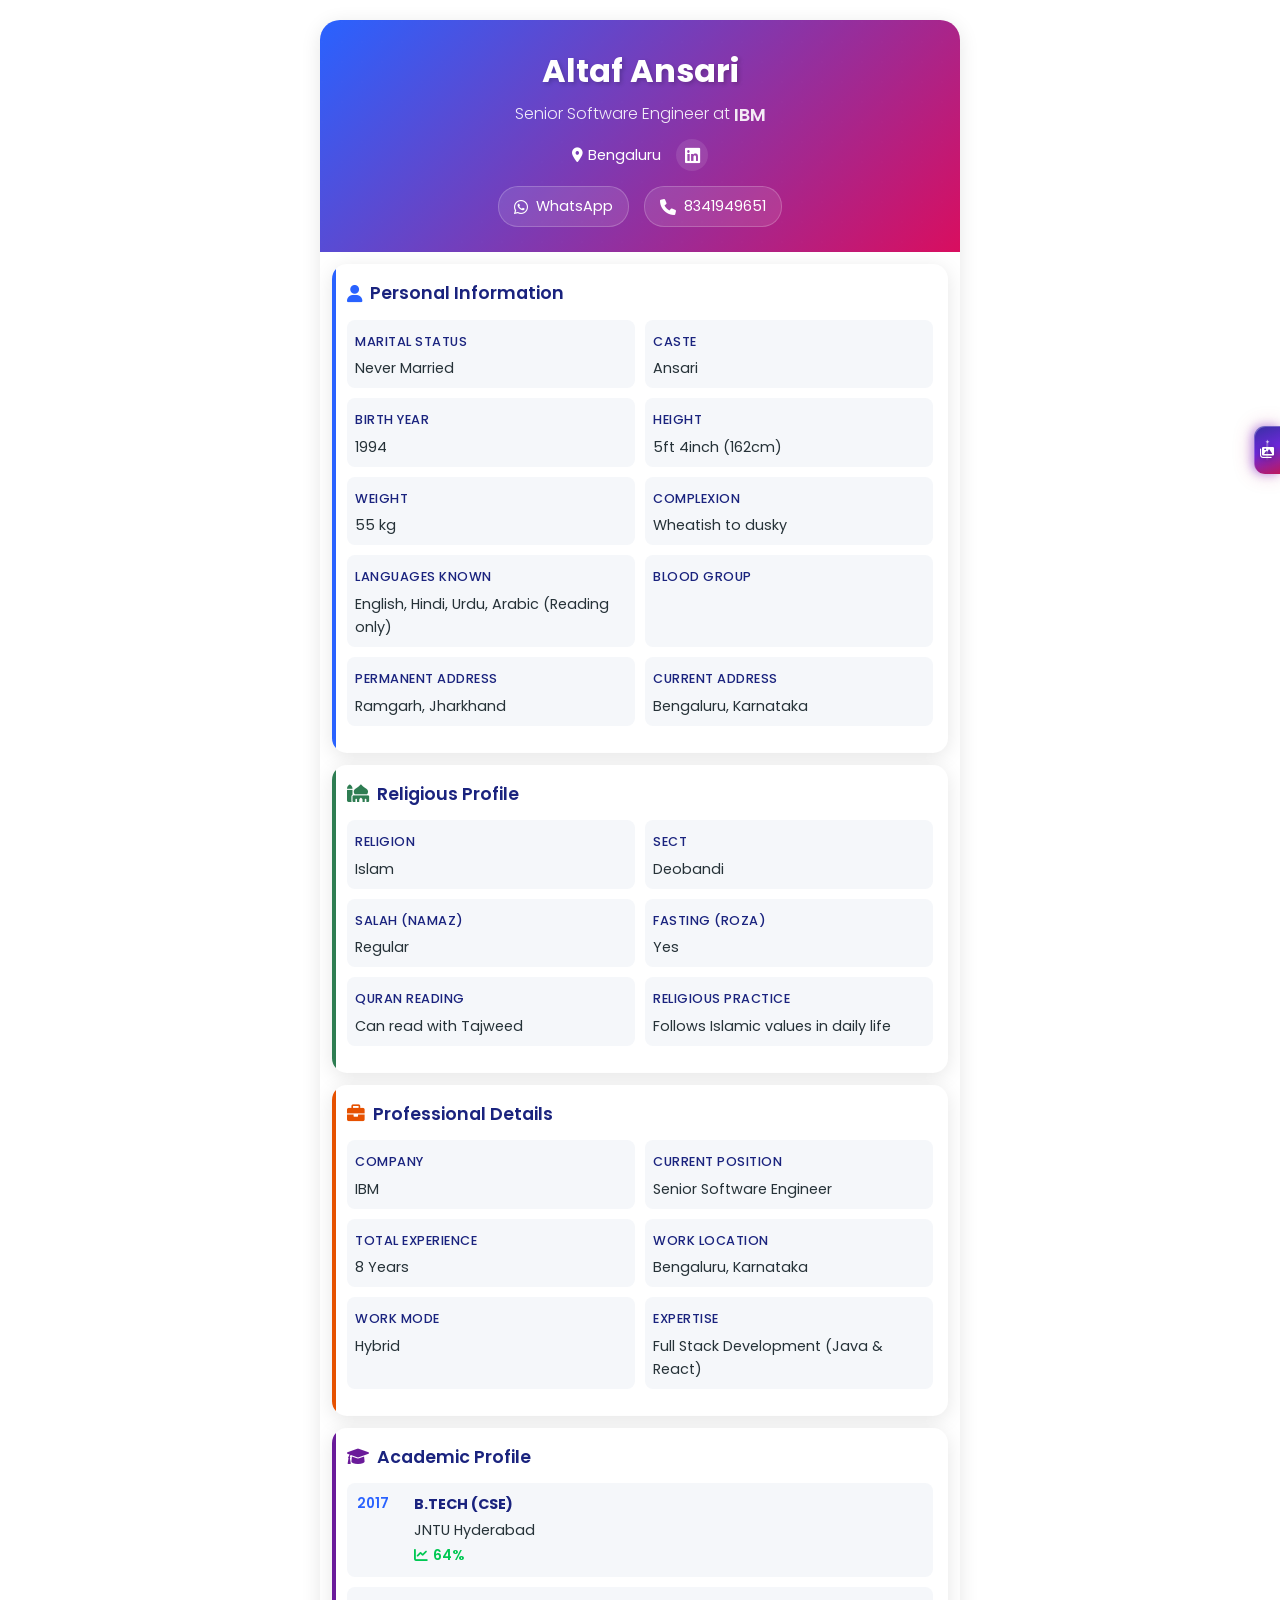
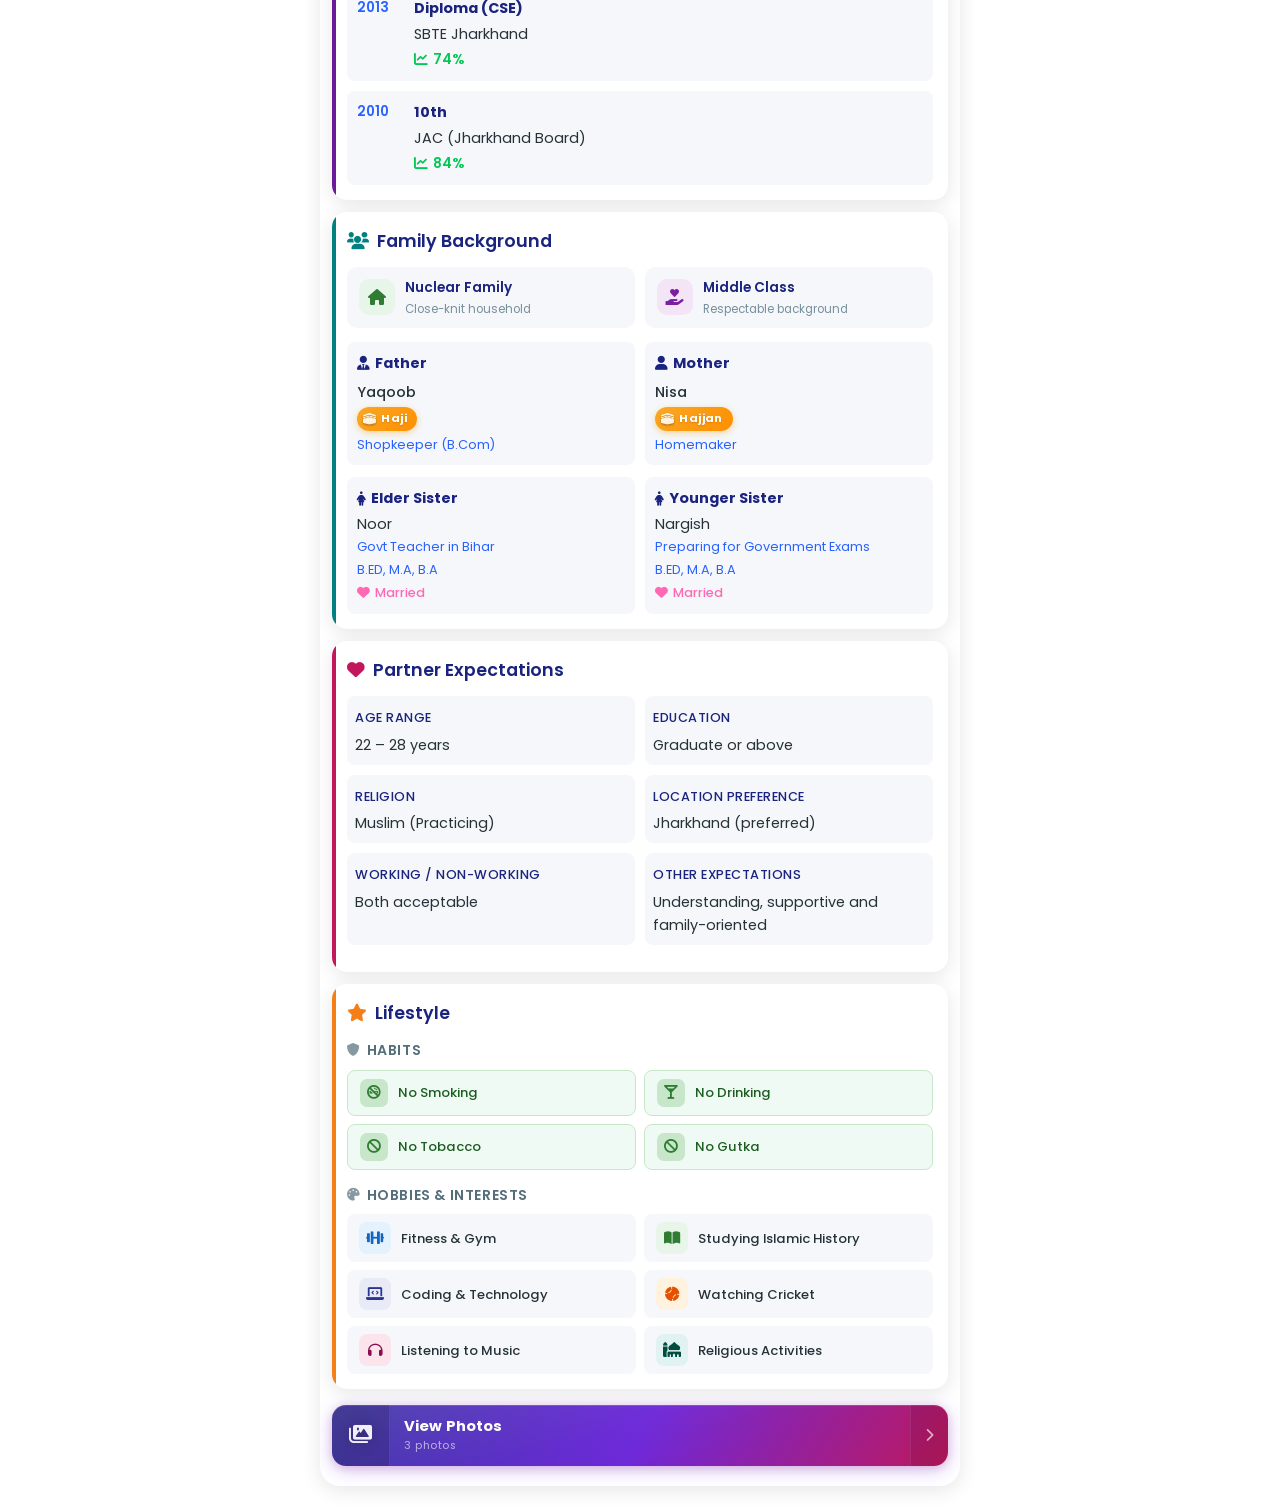
==== commit c4a5d125: "enhance the biodata design and details" ====
--- a/index.html
+++ b/index.html
@@ -33,9 +33,9 @@
           <!-- <p class="subtitle">Working in IT Company</p> -->
           <div class="quick-info">
             <span><i class="fas fa-map-marker-alt"></i> Bengaluru</span>
-            <!-- <a href="https://www.linkedin.com/in/altafjava" target="_blank" rel="noopener noreferrer" class="social-link" title="LinkedIn">
+            <a href="https://www.linkedin.com/in/altafjava" target="_blank" rel="noopener noreferrer" class="social-link" title="LinkedIn">
               <i class="fab fa-linkedin"></i>
-            </a> -->
+            </a>
           </div>
           <div class="contact-info">
             <a href="https://wa.me/918341949651" onclick="openWhatsApp(event)" class="contact-link" title="WhatsApp">
@@ -51,6 +51,8 @@
       </header>
 
       <main>
+
+        <!-- 1. PERSONAL INFORMATION -->
         <section class="personal-info">
           <h3><i class="fas fa-user"></i> Personal Information</h3>
           <div class="info-grid">
@@ -63,61 +65,72 @@
               <span class="value">Ansari</span>
             </div>
             <div class="info-item">
+              <span class="label">Birth Year</span>
+              <span class="value">1994</span>
+            </div>
+            <div class="info-item">
+              <span class="label">Height</span>
+              <span class="value">5ft 4inch (162cm)</span>
+            </div>
+            <div class="info-item">
+              <span class="label">Weight</span>
+              <span class="value">55 kg</span>
+            </div>
+            <div class="info-item">
+              <span class="label">Complexion</span>
+              <span class="value">Wheatish to dusky</span>
+            </div>
+            <div class="info-item">
+              <span class="label">Languages Known</span>
+              <span class="value">English, Hindi, Urdu, Arabic (Reading only)</span>
+            </div>
+            <div class="info-item">
+              <span class="label">Blood Group</span>
+              <span class="value"><!-- Fill in --></span>
+            </div>
+            <div class="info-item">
+              <span class="label">Permanent Address</span>
+              <span class="value">Ramgarh, Jharkhand</span>
+            </div>
+            <div class="info-item">
+              <span class="label">Current Address</span>
+              <span class="value">Bengaluru, Karnataka</span>
+            </div>
+          </div>
+        </section>
+
+        <!-- 2. RELIGIOUS PROFILE -->
+        <section class="religious-profile">
+          <h3><i class="fas fa-mosque"></i> Religious Profile</h3>
+          <div class="info-grid">
+            <div class="info-item">
+              <span class="label">Religion</span>
+              <span class="value">Islam</span>
+            </div>
+            <div class="info-item">
               <span class="label">Sect</span>
               <span class="value">Deobandi</span>
             </div>
             <div class="info-item">
-              <span class="label">Birth Year</span>
-              <span class="value">1994</span>
-            </div>
-            <div class="info-item">
-              <span class="label">Height</span>
-              <span class="value">5ft 4inch (162cm)</span>
-            </div>
-            <div class="info-item">
-              <span class="label">Weight</span>
-              <span class="value">55 kg</span>
-            </div>
-            <div class="info-item">
-              <span class="label">Complexion</span>
-              <span class="value">Wheatish to dusky</span>
-            </div>
-            <div class="info-item">
-              <span class="label">Languages</span>
-              <span class="value">English, Hindi, Urdu, Arabic(Reading only)</span>
-            </div>
-            <div class="info-item">
-              <span class="label">Permanent Address</span>
-              <span class="value">Ramgarh, Jharkhand</span>
-            </div>
-            <div class="info-item">
-              <span class="label">Current Address</span>
-              <span class="value">Bengaluru, Karnataka</span>
-            </div>
-          </div>
-          <div class="habits">
-            <h4><i class="fas fa-check-circle"></i> Habits</h4>
-            <div class="habits-grid">
-              <div class="habit-item">
-                <i class="fas fa-smoking-ban"></i>
-                <span>No Smoking</span>
-              </div>
-              <div class="habit-item">
-                <i class="fas fa-glass-martini-alt"></i>
-                <span>No Drinking</span>
-              </div>
-              <div class="habit-item">
-                <i class="fas fa-ban"></i>
-                <span>No Tobacco</span>
-              </div>
-              <div class="habit-item">
-                <i class="fas fa-ban"></i>
-                <span>No Gutka</span>
-              </div>
-            </div>
-          </div>
-        </section>
-
+              <span class="label">Salah (Namaz)</span>
+              <span class="value">Regular</span>
+            </div>
+            <div class="info-item">
+              <span class="label">Fasting (Roza)</span>
+              <span class="value">Yes</span>
+            </div>
+            <div class="info-item">
+              <span class="label">Quran Reading</span>
+              <span class="value">Can read with Tajweed</span>
+            </div>
+            <div class="info-item">
+              <span class="label">Religious Practice</span>
+              <span class="value">Follows Islamic values in daily life</span>
+            </div>
+          </div>
+        </section>
+
+        <!-- 3. PROFESSIONAL DETAILS -->
         <section class="professional-details">
           <h3><i class="fas fa-briefcase"></i> Professional Details</h3>
           <div class="info-grid">
@@ -131,52 +144,24 @@
             </div>
             <div class="info-item">
               <span class="label">Total Experience</span>
-              <span class="value">7 Years</span>
+              <span class="value">8 Years</span>
+            </div>
+            <div class="info-item">
+              <span class="label">Work Location</span>
+              <span class="value">Bengaluru, Karnataka</span>
+            </div>
+            <div class="info-item">
+              <span class="label">Work Mode</span>
+              <span class="value">Hybrid</span>
             </div>
             <div class="info-item">
               <span class="label">Expertise</span>
-              <span class="value">Java Developer</span>
-            </div>
-          </div>
-        </section>
-
-        <section class="habits-interests">
-          <h3><i class="fas fa-heart"></i> Hobbies & Interests</h3>
-          <div class="interests-grid">
-            <div class="interest-item">
-              <i class="fas fa-dumbbell"></i>
-              <span>Fitness & Gym</span>
-            </div>
-
-            <div class="interest-item">
-              <i class="fas fa-book-open"></i>
-              <span>Studying Islamic History</span>
-            </div>
-
-            <div class="interest-item">
-              <i class="fas fa-laptop-code"></i>
-              <span>Coding & Technology</span>
-            </div>
-
-            <div class="interest-item">
-              <!-- <i class="fas fa-cricket-bat-ball"></i> -->
-              <i class="fas fa-baseball-ball"></i>
-
-              <span>Watching Cricket</span>
-            </div>
-
-            <div class="interest-item">
-              <i class="fas fa-headphones"></i>
-              <span>Listening to Music</span>
-            </div>
-
-            <div class="interest-item">
-              <i class="fas fa-mosque"></i>
-              <span>Religious Activities</span>
-            </div>
-          </div>
-        </section>
-
+              <span class="value">Full Stack Development (Java & React)</span>
+            </div>
+          </div>
+        </section>
+
+        <!-- 4. ACADEMIC PROFILE -->
         <section class="academic-profile">
           <h3><i class="fas fa-graduation-cap"></i> Academic Profile</h3>
           <div class="education-timeline">
@@ -207,23 +192,41 @@
           </div>
         </section>
 
+        <!-- 5. FAMILY BACKGROUND -->
         <section class="family-background">
           <h3><i class="fas fa-users"></i> Family Background</h3>
-          <div class="family-badges">
-            <span class="family-badge badge-status"><i class="fas fa-scale-balanced"></i> Middle Class</span>
-            <span class="family-badge badge-nuclear"><i class="fas fa-home"></i> Nuclear Family</span>
-          </div>
+
+          <!-- Family type cards -->
+          <div class="family-type-cards">
+            <div class="family-type-card">
+              <div class="ftc-icon ftc-green"><i class="fas fa-home"></i></div>
+              <div class="ftc-text">
+                <span class="ftc-title">Nuclear Family</span>
+                <span class="ftc-sub">Close-knit household</span>
+              </div>
+            </div>
+            <div class="family-type-card">
+              <div class="ftc-icon ftc-purple"><i class="fas fa-hand-holding-heart"></i></div>
+              <div class="ftc-text">
+                <span class="ftc-title">Middle Class</span>
+                <span class="ftc-sub">Respectable background</span>
+              </div>
+            </div>
+          </div>
+
           <div class="family-info">
             <div class="parents-row">
               <div class="family-member">
                 <h4><i class="fas fa-user-tie"></i> Father</h4>
-                <p>Yaqoob (Haji)</p>
+                <p class="member-name">Yaqoob</p>
+                <!-- <span class="hajj-badge"><i class="fas fa-kaaba"></i> Haji</span> -->
+                <span class="hajj-badge"><i class="fas fa-kaaba hajj-kaaba-icon"></i> Haji</span>
                 <p class="occupation">Shopkeeper (B.Com)</p>
               </div>
-
               <div class="family-member">
                 <h4><i class="fas fa-user"></i> Mother</h4>
-                <p>Nisa (Hajjan)</p>
+                <p class="member-name">Nisa</p>
+                <span class="hajj-badge"><i class="fas fa-kaaba"></i> Hajjan</span>
                 <p class="occupation">Homemaker</p>
               </div>
             </div>
@@ -238,26 +241,107 @@
               <div class="sibling-item">
                 <h5><i class="fas fa-female"></i> Younger Sister</h5>
                 <p>Nargish</p>
-                <p class="occupation">Pursuing B.ED</p>
-                <p class="qualification">M.A, B.A</p>
+                <p class="occupation">Preparing for Government Exams</p>
+                <p class="qualification">B.ED, M.A, B.A</p>
                 <p class="status"><i class="fas fa-heart"></i> Married</p>
               </div>
             </div>
           </div>
         </section>
+
+        <!-- 6. PARTNER EXPECTATIONS -->
+        <section class="partner-expectations">
+          <h3><i class="fas fa-heart"></i> Partner Expectations</h3>
+          <div class="info-grid">
+            <div class="info-item">
+              <span class="label">Age Range</span>
+              <span class="value">22 – 28 years</span>
+            </div>
+            <div class="info-item">
+              <span class="label">Education</span>
+              <span class="value">Graduate or above</span>
+            </div>
+            <div class="info-item">
+              <span class="label">Religion</span>
+              <span class="value">Muslim (Practicing)</span>
+            </div>
+            <div class="info-item">
+              <span class="label">Location Preference</span>
+              <span class="value">Jharkhand (preferred)</span>
+            </div>
+            <div class="info-item">
+              <span class="label">Working / Non-working</span>
+              <span class="value">Both acceptable</span>
+            </div>
+            <div class="info-item">
+              <span class="label">Other Expectations</span>
+              <span class="value">Understanding, supportive and family-oriented</span>
+            </div>
+          </div>
+        </section>
+
+        <!-- 7. LIFESTYLE -->
+        <section class="lifestyle">
+          <h3><i class="fas fa-star"></i> Lifestyle</h3>
+
+          <h4 class="lifestyle-subheading"><i class="fas fa-shield-alt"></i> Habits</h4>
+          <div class="habits-grid">
+            <div class="habit-item">
+              <div class="habit-icon-wrap"><i class="fas fa-smoking-ban"></i></div>
+              <span>No Smoking</span>
+            </div>
+            <div class="habit-item">
+              <div class="habit-icon-wrap"><i class="fas fa-glass-martini-alt"></i></div>
+              <span>No Drinking</span>
+            </div>
+            <div class="habit-item">
+              <div class="habit-icon-wrap"><i class="fas fa-ban"></i></div>
+              <span>No Tobacco</span>
+            </div>
+            <div class="habit-item">
+              <div class="habit-icon-wrap"><i class="fas fa-ban"></i></div>
+              <span>No Gutka</span>
+            </div>
+          </div>
+
+          <h4 class="lifestyle-subheading"><i class="fas fa-palette"></i> Hobbies &amp; Interests</h4>
+          <div class="interests-grid">
+            <div class="interest-item">
+              <div class="interest-icon-wrap interest-blue"><i class="fas fa-dumbbell"></i></div>
+              <span>Fitness &amp; Gym</span>
+            </div>
+            <div class="interest-item">
+              <div class="interest-icon-wrap interest-green"><i class="fas fa-book-open"></i></div>
+              <span>Studying Islamic History</span>
+            </div>
+            <div class="interest-item">
+              <div class="interest-icon-wrap interest-indigo"><i class="fas fa-laptop-code"></i></div>
+              <span>Coding &amp; Technology</span>
+            </div>
+            <div class="interest-item">
+              <div class="interest-icon-wrap interest-orange"><i class="fas fa-baseball-ball"></i></div>
+              <span>Watching Cricket</span>
+            </div>
+            <div class="interest-item">
+              <div class="interest-icon-wrap interest-pink"><i class="fas fa-headphones"></i></div>
+              <span>Listening to Music</span>
+            </div>
+            <div class="interest-item">
+              <div class="interest-icon-wrap interest-teal"><i class="fas fa-mosque"></i></div>
+              <span>Religious Activities</span>
+            </div>
+          </div>
+        </section>
+
       </main>
-      
+
       <a id="photo-banner" class="photo-entry-banner" href="photos.html">
-        <span class="peb-icon">
-          <i class="fas fa-images"></i>
-        </span>
+        <span class="peb-icon"><i class="fas fa-images"></i></span>
         <div class="peb-content">
           <span class="peb-text">View Photos</span>
           <span class="peb-count" id="peb-count-text">Loading...</span>
         </div>
-        <span class="peb-arrow">
-          <i class="fas fa-chevron-right"></i>
-        </span>
+        <span class="peb-arrow"><i class="fas fa-chevron-right"></i></span>
       </a>
     </div>
 
@@ -266,11 +350,9 @@
 
     <button class="gallery-fab" id="gallery-fab"
             onclick="window.location.href='photos.html'" aria-label="View photos">
-      <div class="fab-icon">
-        <i class="fas fa-images"></i>
-      </div>
+      <div class="fab-icon"><i class="fas fa-images"></i></div>
       <span>Photos</span>
     </button>
-  <script src="photos/gallery.js" defer></script>
+    <script src="photos/gallery.js" defer></script>
   </body>
 </html>
--- a/photos/gallery.css
+++ b/photos/gallery.css
@@ -414,12 +414,15 @@
   top: 50%;
   transform: translateY(-50%);
   z-index: 500;
-  width: 38px;
-  height: 76px;
-  background: rgba(0,0,0,0.38);
-  border: 1px solid rgba(255,255,255,0.22);
+  width: 44px;
+  height: 88px;
+  background: rgba(255, 255, 255, 0.18);
+  backdrop-filter: blur(20px);
+  -webkit-backdrop-filter: blur(20px);
+  border: 1px solid rgba(255, 255, 255, 0.55);
   color: #fff;
-  font-size: 1.6rem;
+  font-size: 2rem;
+  font-weight: 300;
   display: flex;
   align-items: center;
   justify-content: center;
@@ -427,23 +430,31 @@
   outline: none;
   -webkit-tap-highlight-color: transparent;
   line-height: 1;
-  transition: background 0.18s, opacity 0.25s;
+  text-shadow: 0 1px 6px rgba(0, 0, 0, 0.95);
+  box-shadow:
+    0 2px 20px rgba(0, 0, 0, 0.6),
+    0 0 0 1px rgba(0, 0, 0, 0.3);
+  transition: background 0.2s, transform 0.15s;
 }
 .gl-nav-prev {
   left: 0;
-  border-radius: 0 44px 44px 0;
+  border-radius: 0 52px 52px 0;
   border-left: none;
-  padding-right: 2px;
+  padding-right: 4px;
 }
 .gl-nav-next {
   right: 0;
-  border-radius: 44px 0 0 44px;
+  border-radius: 52px 0 0 52px;
   border-right: none;
-  padding-left: 2px;
-}
-.gl-nav-btn:hover  { background: rgba(0,0,0,0.58); }
-.gl-nav-btn:active { opacity: 0.65; }
+  padding-left: 4px;
+}
+.gl-nav-btn:hover  { background: rgba(0, 0, 0, 0.62); }
+.gl-nav-btn:active { transform: translateY(-50%) scale(0.93); }
 .gl-nav-btn[disabled] { opacity: 0; pointer-events: none; }
+
+@media (max-width: 480px) {
+  .gl-nav-btn { width: 38px; height: 76px; font-size: 1.7rem; }
+}
 
 /* ── Dots ── */
 .gl-dots {
--- a/styles.css
+++ b/styles.css
@@ -25,7 +25,6 @@
   font-family: "Poppins", "Segoe UI", sans-serif;
   line-height: 1.6;
   color: var(--text-color);
-  /* background: linear-gradient(135deg, var(--gradient-start), var(--gradient-end)); */
   min-height: 100vh;
   display: flex;
   align-items: center;
@@ -43,7 +42,7 @@
   position: relative;
 }
 
-/* Header Styles */
+/* Header */
 header {
   background: linear-gradient(135deg, var(--gradient-start), var(--gradient-end));
   color: white;
@@ -56,10 +55,7 @@
 header::before {
   content: "";
   position: absolute;
-  top: 0;
-  left: 0;
-  right: 0;
-  bottom: 0;
+  top: 0; left: 0; right: 0; bottom: 0;
   background: url('data:image/svg+xml,<svg width="20" height="20" viewBox="0 0 20 20" xmlns="http://www.w3.org/2000/svg"><circle cx="2" cy="2" r="1" fill="rgba(255,255,255,0.1)"/></svg>');
   opacity: 0.1;
 }
@@ -76,7 +72,7 @@
   font-size: 2rem;
   font-weight: 700;
   margin-bottom: 5px;
-  text-shadow: 2px 2px 4px rgba(0, 0, 0, 0.2);
+  text-shadow: 2px 2px 4px rgba(0,0,0,0.2);
 }
 
 .subtitle {
@@ -112,30 +108,24 @@
   width: 32px;
   height: 32px;
   border-radius: 50%;
-  background: rgba(255, 255, 255, 0.1);
+  background: rgba(255,255,255,0.1);
   transition: all 0.3s ease;
   cursor: pointer;
   position: relative;
   z-index: 1;
 }
-
 .social-link:hover {
-  background: rgba(255, 255, 255, 0.2);
+  background: rgba(255,255,255,0.2);
   transform: translateY(-2px);
   color: white;
 }
-
-.social-link i {
-  font-size: 1.1rem;
-  pointer-events: none;
-}
+.social-link i { font-size: 1.1rem; pointer-events: none; }
 
 .contact-info {
   display: flex;
   justify-content: center;
   gap: 15px;
   margin-top: 15px;
-  /* flex-wrap: wrap; */
   flex-wrap: nowrap;
 }
 
@@ -147,25 +137,21 @@
   text-decoration: none;
   padding: 8px 15px;
   border-radius: 20px;
-  background: rgba(255, 255, 255, 0.1);
-  border: 1px solid rgba(255, 255, 255, 0.2);
+  background: rgba(255,255,255,0.1);
+  border: 1px solid rgba(255,255,255,0.2);
   transition: all 0.3s ease;
   cursor: pointer;
   font-size: 0.9rem;
   z-index: 1;
-  white-space: nowrap; /* Prevent text wrapping */
-  flex-shrink: 0; /* Prevent shrinking */
-}
-
+  white-space: nowrap;
+  flex-shrink: 0;
+}
 .contact-link:hover {
-  background: rgba(255, 255, 255, 0.2);
+  background: rgba(255,255,255,0.2);
   transform: translateY(-2px);
   color: white;
 }
-
-.contact-link i {
-  font-size: 1rem;
-}
+.contact-link i { font-size: 1rem; }
 
 /* Section Styles */
 section {
@@ -181,12 +167,20 @@
 section::before {
   content: "";
   position: absolute;
-  top: 0;
-  left: 0;
+  top: 0; left: 0;
   width: 4px;
   height: 100%;
   background: var(--accent-color);
 }
+
+/* Per-section left border colors */
+.personal-info::before        { background: #2962ff; }
+.religious-profile::before    { background: #2e7d52; }
+.professional-details::before { background: #e65100; }
+.academic-profile::before     { background: #6a1b9a; }
+.family-background::before    { background: #008080; }
+.partner-expectations::before { background: #c2185b; }
+.lifestyle::before            { background: #f57f17; }
 
 h3 {
   color: var(--primary-color);
@@ -197,13 +191,18 @@
   gap: 8px;
   font-weight: 600;
 }
-
-h3 i {
-  color: var(--accent-color);
-  font-size: 1.1rem;
-}
-
-/* Personal Information Styles */
+h3 i { color: var(--accent-color); font-size: 1.1rem; }
+
+/* Per-section h3 icon colors */
+.personal-info h3 i        { color: #2962ff; }
+.religious-profile h3 i    { color: #2e7d52; }
+.professional-details h3 i { color: #e65100; }
+.academic-profile h3 i     { color: #6a1b9a; }
+.family-background h3 i    { color: #008080; }
+.partner-expectations h3 i { color: #c2185b; }
+.lifestyle h3 i            { color: #f57f17; }
+
+/* Info Grid */
 .info-grid {
   display: grid;
   grid-template-columns: repeat(2, 1fr);
@@ -217,10 +216,7 @@
   border-radius: 8px;
   transition: transform 0.2s;
 }
-
-.info-item:hover {
-  transform: translateY(-2px);
-}
+.info-item:hover { transform: translateY(-2px); }
 
 .label {
   font-weight: 500;
@@ -229,7 +225,6 @@
   text-transform: uppercase;
   letter-spacing: 0.5px;
 }
-
 .value {
   color: var(--text-color);
   font-size: 0.9rem;
@@ -237,145 +232,103 @@
   display: block;
 }
 
-/* Habits Section */
-.habits {
-  margin-top: 14px;
-}
-
-.habits h4 {
-  margin-bottom: 10px;
+/* ── Family Type Cards ───────────────────────────────────────────────────── */
+.family-type-cards {
+  display: grid;
+  grid-template-columns: 1fr 1fr;
+  gap: 10px;
+  margin-bottom: 14px;
+}
+
+.family-type-card {
+  display: flex;
+  align-items: center;
+  gap: 10px;
+  padding: 10px 12px;
+  background: var(--light-bg);
+  border-radius: 10px;
+  transition: transform 0.2s;
+}
+.family-type-card:hover { transform: translateY(-2px); }
+
+.ftc-icon {
+  width: 36px;
+  height: 36px;
+  border-radius: 10px;
+  display: flex;
+  align-items: center;
+  justify-content: center;
+  flex-shrink: 0;
+  font-size: 1rem;
+}
+.ftc-green { background: #e8f5e9; color: #2e7d32; }
+.ftc-purple { background: #f3e5f5; color: #7b1fa2; }
+
+.ftc-text {
+  display: flex;
+  flex-direction: column;
+  gap: 1px;
+}
+.ftc-title {
+  font-size: 0.85rem;
+  font-weight: 600;
   color: var(--primary-color);
-  font-size: 0.9rem;
-  display: flex;
+}
+.ftc-sub {
+  font-size: 0.72rem;
+  color: #78909c;
+}
+
+/* ── Hajj Badge ──────────────────────────────────────────────────────────── */
+.member-name {
+  font-size: 0.9rem;
+  font-weight: 500;
+  margin-bottom: 3px;
+}
+
+.hajj-badge {
+  display: inline-flex;
   align-items: center;
   gap: 5px;
-}
-
-.habits-grid {
+  background: linear-gradient(135deg, #f9a825, #ff8f00);
+  color: #fff;
+  font-size: 0.7rem;
+  font-weight: 700;
+  padding: 3px 10px 3px 6px;
+  border-radius: 20px;
+  margin-bottom: 4px;
+  letter-spacing: 0.4px;
+  box-shadow: 0 2px 6px rgba(249, 168, 37, 0.45);
+  text-shadow: 0 1px 2px rgba(0,0,0,0.15);
+}
+.hajj-badge i {
+  font-size: 0.72rem;
+  color: #fff3e0;
+  filter: drop-shadow(0 1px 1px rgba(0,0,0,0.2));
+}
+
+/* Family info layout */
+.family-info { display: grid; gap: 12px; }
+
+.parents-row {
   display: grid;
   grid-template-columns: repeat(2, 1fr);
-  gap: 8px;
-}
-
-.habit-item {
-  display: flex;
-  align-items: center;
-  gap: 6px;
-  padding: 6px 10px;
-  background: var(--light-bg);
-  border-radius: 6px;
-  font-size: 0.8rem;
-}
-
-.habit-item i {
-  color: var(--success-color);
-  font-size: 0.9rem;
-}
-
-/* Interests Section - Same styling as Habits */
-.interests-grid {
+  gap: 10px;
+}
+.siblings-row {
   display: grid;
   grid-template-columns: repeat(2, 1fr);
-  gap: 8px;
-}
-
-.interest-item {
-  display: flex;
-  align-items: center;
-  gap: 6px;
-  padding: 6px 10px;
-  background: var(--light-bg);
-  border-radius: 6px;
-  font-size: 0.8rem;
-  transition: transform 0.2s;
-}
-
-.interest-item:hover {
-  transform: translateY(-2px);
-}
-
-.interest-item i {
-  color: var(--accent-color);
-  font-size: 0.9rem;
-}
-
-/* Academic Profile Styles */
-.education-timeline {
-  display: flex;
-  flex-direction: column;
-  gap: 10px;
-}
-
-.education-item {
-  display: flex;
-  font-size: 0.9rem;
-  gap: 12px;
+  gap: 10px;
+}
+
+.family-member {
+  font-size: 0.9rem;
   padding: 10px;
   background: var(--light-bg);
   border-radius: 8px;
-  position: relative;
   transition: transform 0.2s;
 }
-
-.education-item:hover {
-  transform: translateX(5px);
-}
-
-.year {
-  font-weight: 600;
-  color: var(--accent-color);
-  min-width: 45px;
-  font-size: 0.85rem;
-}
-
-.details h4 {
-  color: var(--primary-color);
-  margin-bottom: 3px;
-  font-size: 0.9rem;
-}
-
-.percentage {
-  color: var(--success-color);
-  font-weight: 600;
-  font-size: 0.85rem;
-  margin-top: 3px;
-  display: flex;
-  align-items: center;
-  gap: 5px;
-}
-
-/* Family Background Styles */
-.family-info {
-  display: grid;
-  gap: 12px;
-}
-
-.parents-row {
-  display: grid;
-  /* grid-template-columns: repeat(2); */
-  grid-template-columns: repeat(2, 1fr);
-  gap: 10px;
-}
-
-.siblings-row {
-  display: grid;
-  /* grid-template-columns: repeat(2 ); */
-  grid-template-columns: repeat(2, 1fr);
-  gap: 10px;
-}
-
-.family-member {
-  font-size: 0.9rem;
-  padding: 10px;
-  background: var(--light-bg);
-  border-radius: 8px;
-  transition: transform 0.2s;
-}
-
-.family-member:hover {
-  transform: translateY(-2px);
-}
-
+.family-member:hover { transform: translateY(-2px); }
 .family-member h4 {
   color: var(--primary-color);
   margin-bottom: 6px;
@@ -385,14 +338,8 @@
   gap: 5px;
 }
 
-.occupation {
-  color: var(--accent-color);
-  font-size: 0.8rem;
-}
-
-.siblings {
-  margin-top: 12px;
-}
+.occupation { color: var(--accent-color); font-size: 0.8rem; }
+.sibling-item .occupation { color: var(--accent-color) }
 
 .sibling-item {
   font-size: 0.9rem;
@@ -401,11 +348,7 @@
   border-radius: 8px;
   transition: transform 0.2s;
 }
-
-.sibling-item:hover {
-  transform: translateY(-2px);
-}
-
+.sibling-item:hover { transform: translateY(-2px); }
 .sibling-item h5 {
   color: var(--primary-color);
   margin-bottom: 3px;
@@ -415,12 +358,7 @@
   gap: 5px;
 }
 
-.qualification {
-  color: var(--accent-color);
-  font-size: 0.8rem;
-  margin-top: 3px;
-}
-
+.qualification { color: var(--accent-color); font-size: 0.8rem; margin-top: 3px; }
 .status {
   color: var(--married-color);
   font-size: 0.8rem;
@@ -431,113 +369,158 @@
   gap: 5px;
 }
 
-/* Responsive Design */
-@media (max-width: 480px) {
-  body {
-    padding: 10px;
-  }
-
-  .container {
-    border-radius: 15px;
-  }
-
-  header {
-    padding: 20px 15px;
-  }
-
-  h1 {
-    font-size: 1.4rem;
-  }
-
-  .profile-header h2 {
-    font-size: 1.6rem;
-  }
-
-  section {
-    margin: 8px;
-    padding: 12px;
-  }
-
-  .info-grid {
-    grid-template-columns: 1fr;
-  }
-
-  .parents-row {
-    grid-template-columns: 1fr;
-  }
-
-  .siblings-row {
-    grid-template-columns: 1fr;
-  }
-}
-
-/* IBM Logo in subtitle */
+/* Academic Timeline */
+.education-timeline { display: flex; flex-direction: column; gap: 10px; }
+
+.education-item {
+  display: flex;
+  font-size: 0.9rem;
+  gap: 12px;
+  padding: 10px;
+  background: var(--light-bg);
+  border-radius: 8px;
+  position: relative;
+  transition: transform 0.2s;
+}
+.education-item:hover { transform: translateX(5px); }
+
+.year {
+  font-weight: 600;
+  color: var(--accent-color);
+  min-width: 45px;
+  font-size: 0.85rem;
+}
+.details h4 { color: var(--primary-color); margin-bottom: 3px; font-size: 0.9rem; }
+.percentage {
+  color: var(--success-color);
+  font-weight: 600;
+  font-size: 0.85rem;
+  margin-top: 3px;
+  display: flex;
+  align-items: center;
+  gap: 5px;
+}
+
+/* ── Lifestyle Section ───────────────────────────────────────────────────── */
+.lifestyle-subheading {
+  font-size: 0.88rem;
+  font-weight: 600;
+  color: #546e7a;
+  margin: 14px 0 8px;
+  display: flex;
+  align-items: center;
+  gap: 6px;
+  text-transform: uppercase;
+  letter-spacing: 0.6px;
+}
+.lifestyle-subheading:first-of-type { margin-top: 4px; }
+.lifestyle-subheading i { font-size: 0.8rem; opacity: 0.7; }
+
+/* Habits — pill/badge style */
+.habits-grid {
+  display: grid;
+  grid-template-columns: repeat(2, 1fr);
+  gap: 8px;
+}
+
+.habit-item {
+  display: flex;
+  align-items: center;
+  gap: 10px;
+  padding: 8px 12px;
+  background: #f0faf4;
+  border: 1px solid #c8e6c9;
+  border-radius: 8px;
+  font-size: 0.82rem;
+  font-weight: 500;
+  color: #1b5e20;
+  transition: transform 0.2s, box-shadow 0.2s;
+}
+.habit-item:hover {
+  transform: translateY(-2px);
+  box-shadow: 0 3px 10px rgba(0,200,83,0.12);
+}
+
+.habit-icon-wrap {
+  width: 28px;
+  height: 28px;
+  border-radius: 7px;
+  background: #c8e6c9;
+  display: flex;
+  align-items: center;
+  justify-content: center;
+  flex-shrink: 0;
+}
+.habit-icon-wrap i { color: #2e7d32; font-size: 0.85rem; }
+
+/* Hobbies — colored icon cards */
+.interests-grid {
+  display: grid;
+  grid-template-columns: repeat(2, 1fr);
+  gap: 8px;
+}
+
+.interest-item {
+  display: flex;
+  align-items: center;
+  gap: 10px;
+  padding: 8px 12px;
+  background: var(--light-bg);
+  border-radius: 8px;
+  font-size: 0.82rem;
+  font-weight: 500;
+  color: var(--text-color);
+  transition: transform 0.2s, box-shadow 0.2s;
+}
+.interest-item:hover {
+  transform: translateY(-2px);
+  box-shadow: 0 3px 10px rgba(0,0,0,0.08);
+}
+
+.interest-icon-wrap {
+  width: 32px;
+  height: 32px;
+  border-radius: 8px;
+  display: flex;
+  align-items: center;
+  justify-content: center;
+  flex-shrink: 0;
+  font-size: 0.95rem;
+}
+
+.interest-blue   { background: #e3f2fd; color: #1565c0; }
+.interest-green  { background: #e8f5e9; color: #2e7d32; }
+.interest-indigo { background: #e8eaf6; color: #283593; }
+.interest-orange { background: #fff3e0; color: #e65100; }
+.interest-pink   { background: #fce4ec; color: #880e4f; }
+.interest-teal   { background: #e0f2f1; color: #004d40; }
+
+.interest-icon-wrap i { font-size: 0.9rem; }
+
+/* IBM Logo */
 .ibm-logo-wrap {
   display: inline-flex;
   align-items: center;
   vertical-align: middle;
 }
-
 .ibm-logo-img {
   height: 20px;
   width: auto;
   vertical-align: middle;
-  filter: brightness(0) invert(1); /* makes it white to match header */
+  filter: brightness(0) invert(1);
   margin-left: 2px;
   position: relative;
   top: -1px;
 }
-
-.ibm-fallback {
-  font-weight: 600;
-  font-size: 1.1rem;
-}
-
-/* Family Type Badges */
-.family-badges {
-  display: flex;
-  justify-content: space-between;
-  gap: 6px;
-  margin-top: -6px;
-  margin-bottom: 12px;
-}
-
-.family-badge {
-  display: inline-flex;
-  align-items: center;
-  gap: 5px;
-  padding: 3px 10px;
-  background: rgba(41, 98, 255, 0.05);
-  border-left: 2px solid;
-  border-radius: 0 4px 4px 0;
-  font-size: 0.75rem;
-  color: var(--primary-color);
-  font-weight: 500;
-}
-
-.badge-nuclear {
-  border-color: #24c8de;
-}
-.badge-nuclear i {
-  color: #24c8de;
-  font-size: 0.8rem;
-}
-
-.badge-status {
-  border-color: #ac22e8;
-}
-.badge-status i {
-  color: #ac22e8;
-  font-size: 0.8rem;
-}
-
-/* Toast Notification Styles */
+.ibm-fallback { font-weight: 600; font-size: 1.1rem; }
+
+/* Toast */
 .toast {
   position: fixed;
   bottom: 20px;
   left: 50%;
   transform: translateX(-50%) translateY(100px);
-  background-color: rgba(0, 0, 0, 0.8);
+  background-color: rgba(0,0,0,0.8);
   color: white;
   padding: 12px 24px;
   border-radius: 25px;
@@ -545,10 +528,25 @@
   z-index: 1000;
   opacity: 0;
   transition: all 0.3s ease-in-out;
-  box-shadow: 0 4px 12px rgba(0, 0, 0, 0.15);
-}
-
+  box-shadow: 0 4px 12px rgba(0,0,0,0.15);
+}
 .toast.show {
   transform: translateX(-50%) translateY(0);
   opacity: 1;
-}+}
+
+/* Responsive */
+@media (max-width: 480px) {
+  body { padding: 10px; }
+  .container { border-radius: 15px; }
+  header { padding: 20px 15px; }
+  h1 { font-size: 1.4rem; }
+  .profile-header h2 { font-size: 1.6rem; }
+  section { margin: 8px; padding: 12px; }
+  .info-grid { grid-template-columns: 1fr; }
+  .parents-row { grid-template-columns: 1fr; }
+  .siblings-row { grid-template-columns: 1fr; }
+  .family-type-cards { grid-template-columns: 1fr; }
+  .habits-grid { grid-template-columns: 1fr; }
+  .interests-grid { grid-template-columns: 1fr; }
+}
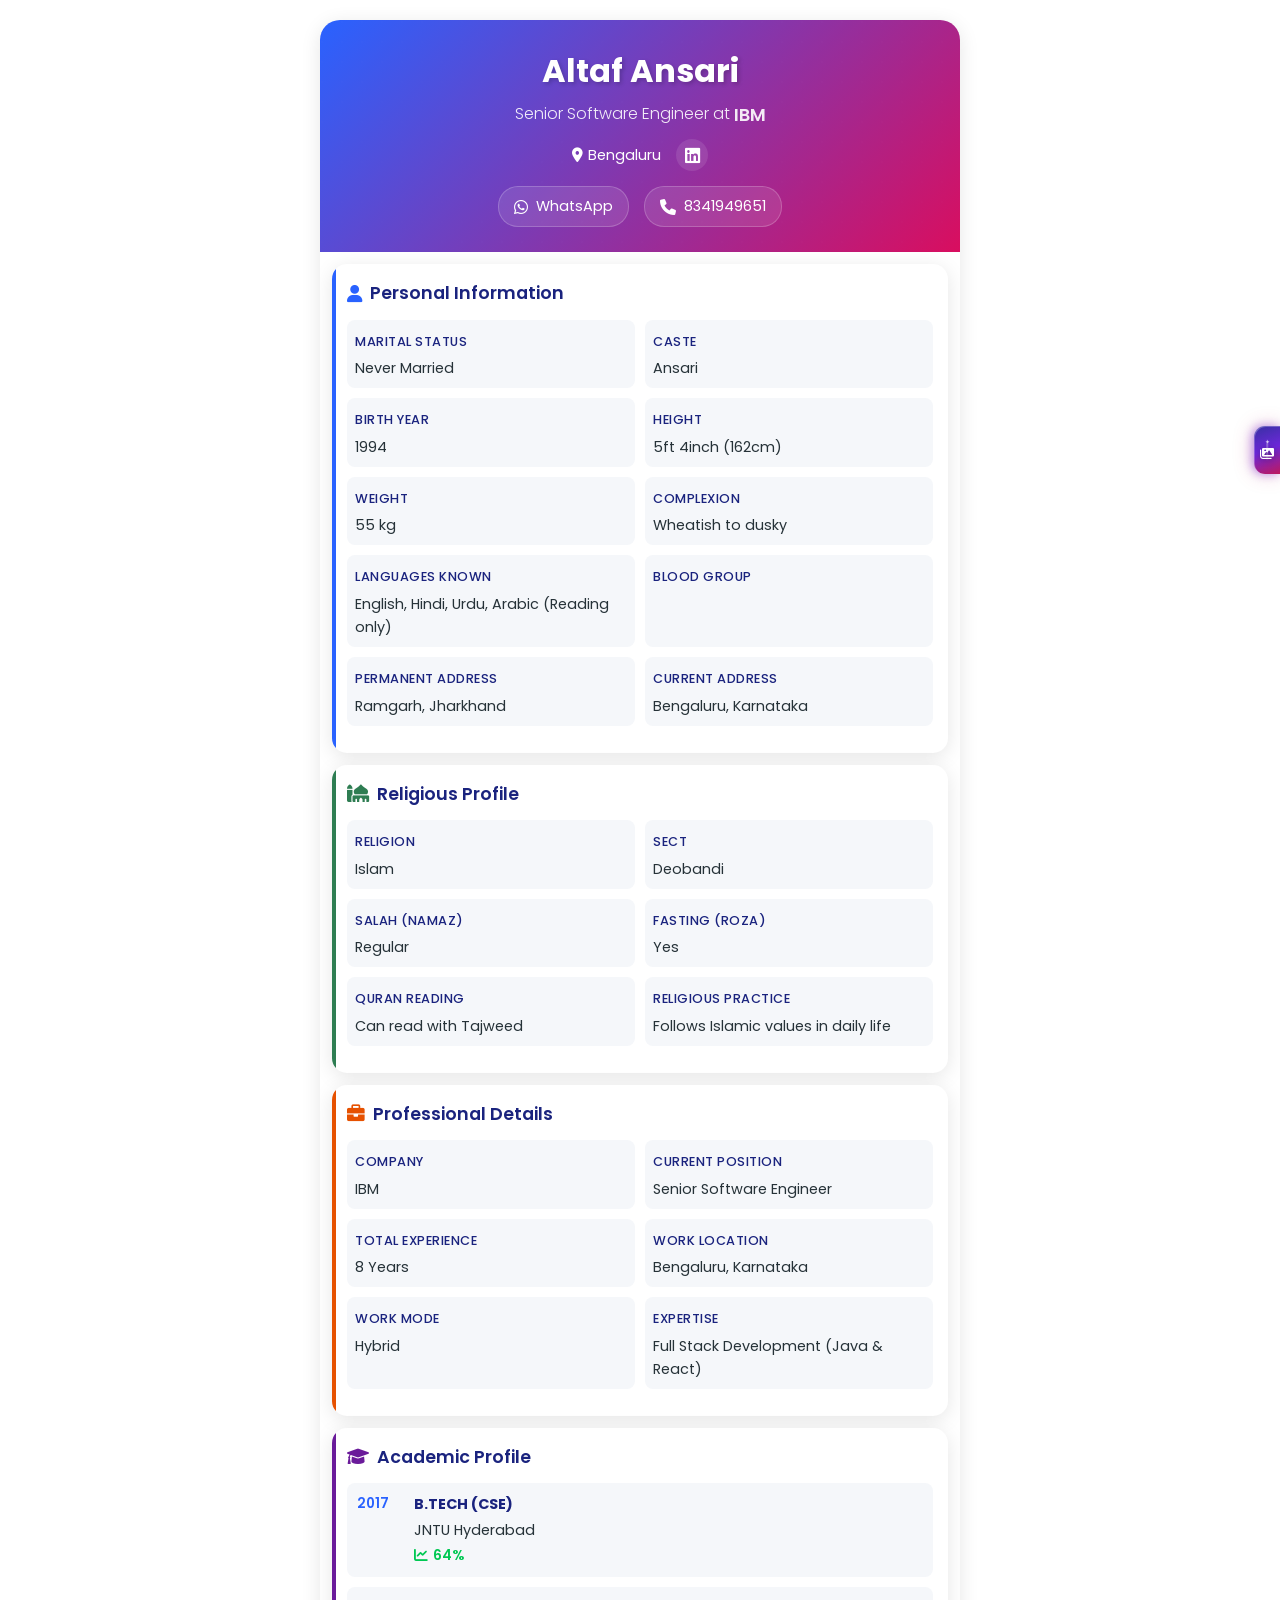
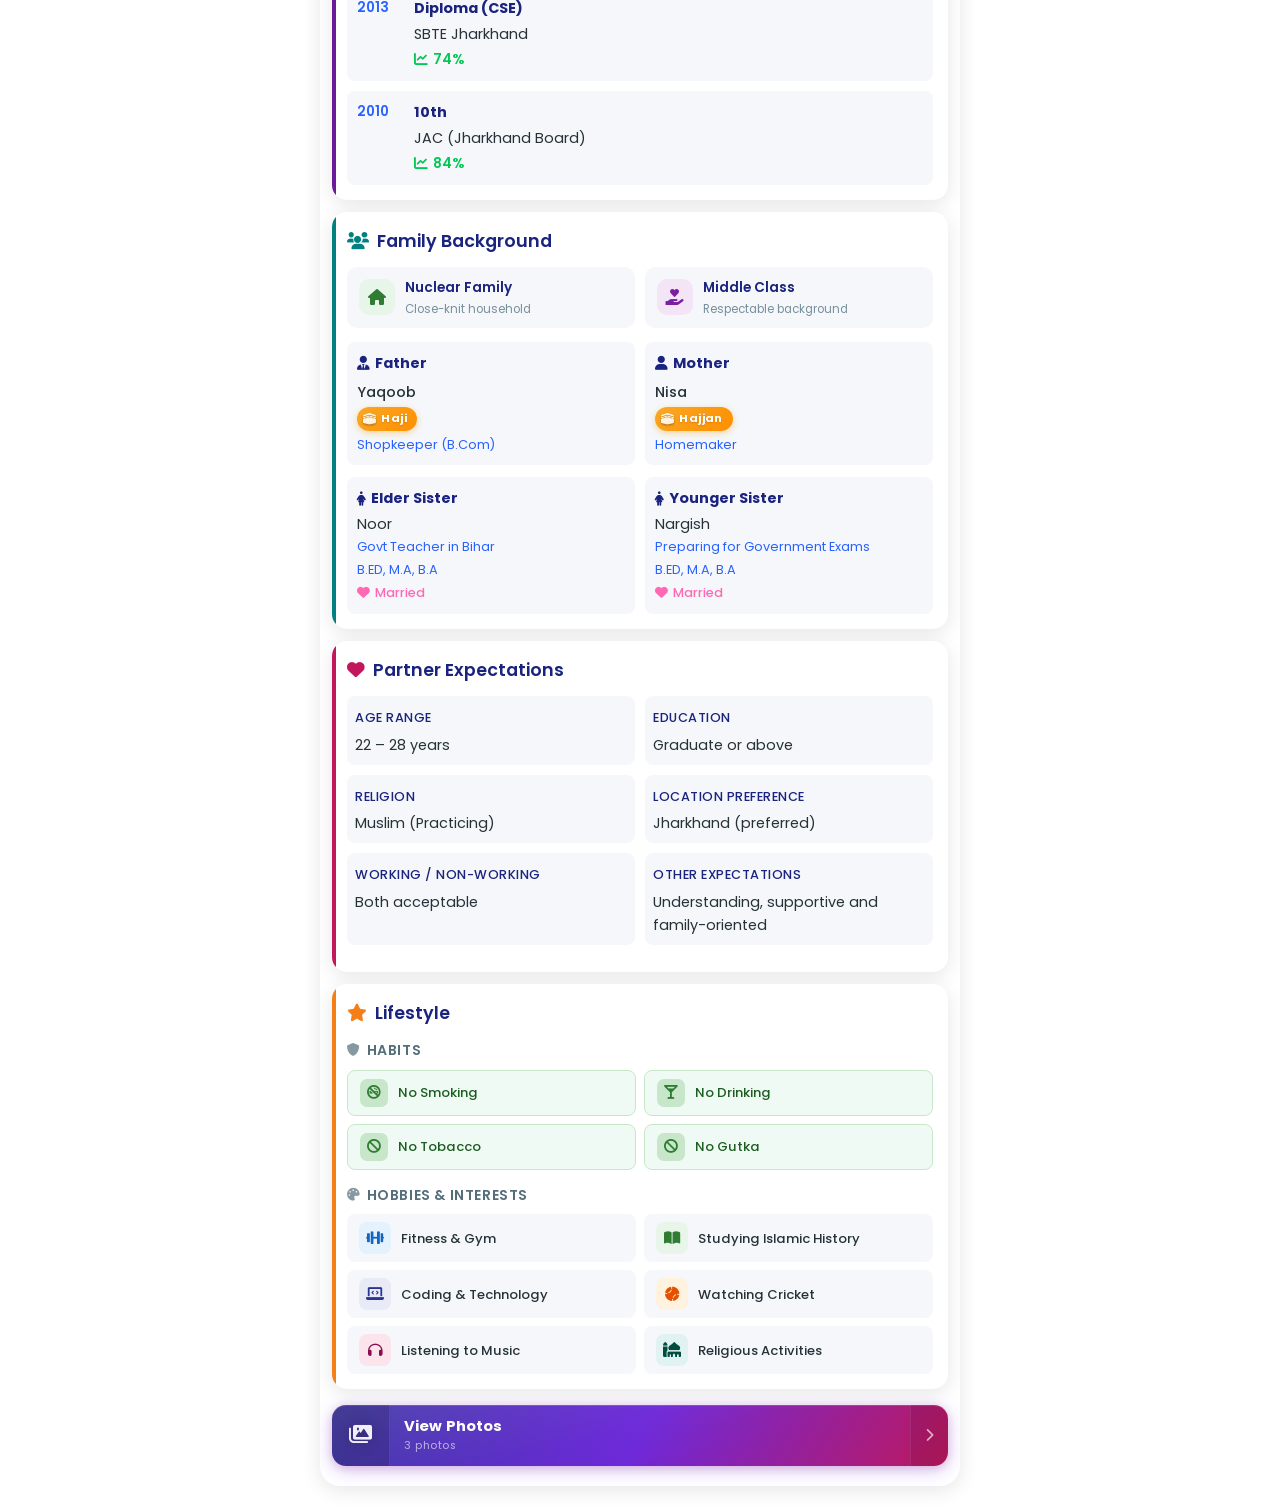
==== commit 1554b2aa: "improve Performance, optimize images" ====
--- a/index.html
+++ b/index.html
@@ -7,13 +7,17 @@
     <link rel="icon" type="image/svg+xml" href="data:image/svg+xml,%3Csvg xmlns='http://www.w3.org/2000/svg' viewBox='0 0 100 100'%3E%3Ctext y='.9em' font-size='90'%3E💍%3C/text%3E%3C/svg%3E">
     <link rel="apple-touch-icon" href="data:image/svg+xml,%3Csvg xmlns='http://www.w3.org/2000/svg' viewBox='0 0 100 100'%3E%3Ctext y='.9em' font-size='90'%3E💍%3C/text%3E%3C/svg%3E">
     <title>Marriage Biodata - Altaf Ansari</title>
+    <link rel="preconnect" href="https://fonts.googleapis.com">
+    <link rel="preconnect" href="https://fonts.gstatic.com" crossorigin>
+    <link rel="preconnect" href="https://cdnjs.cloudflare.com" crossorigin>
+    <link rel="preconnect" href="https://urkvyllmlrfzfshsxmal.supabase.co" crossorigin>
     <link rel="stylesheet" href="photos/gallery.css" />
     <link rel="stylesheet" href="styles.css" />
-    <link rel="stylesheet" href="https://cdnjs.cloudflare.com/ajax/libs/font-awesome/6.0.0/css/all.min.css" />
+    <link rel="stylesheet" href="https://cdnjs.cloudflare.com/ajax/libs/font-awesome/6.0.0/css/all.min.css" crossorigin="anonymous" referrerpolicy="no-referrer" />
     <link href="https://fonts.googleapis.com/css2?family=Poppins:wght@300;400;500;600;700&display=swap" rel="stylesheet" />
-    <script src="script.js"></script>
-    <script src="analytics/config.js"></script>
-    <script src="analytics/biodata.js"></script>
+    <script src="script.js" defer></script>
+    <script src="analytics/config.js" defer></script>
+    <script src="analytics/biodata.js" defer></script>
   </head>
   <body>
     <div class="container">
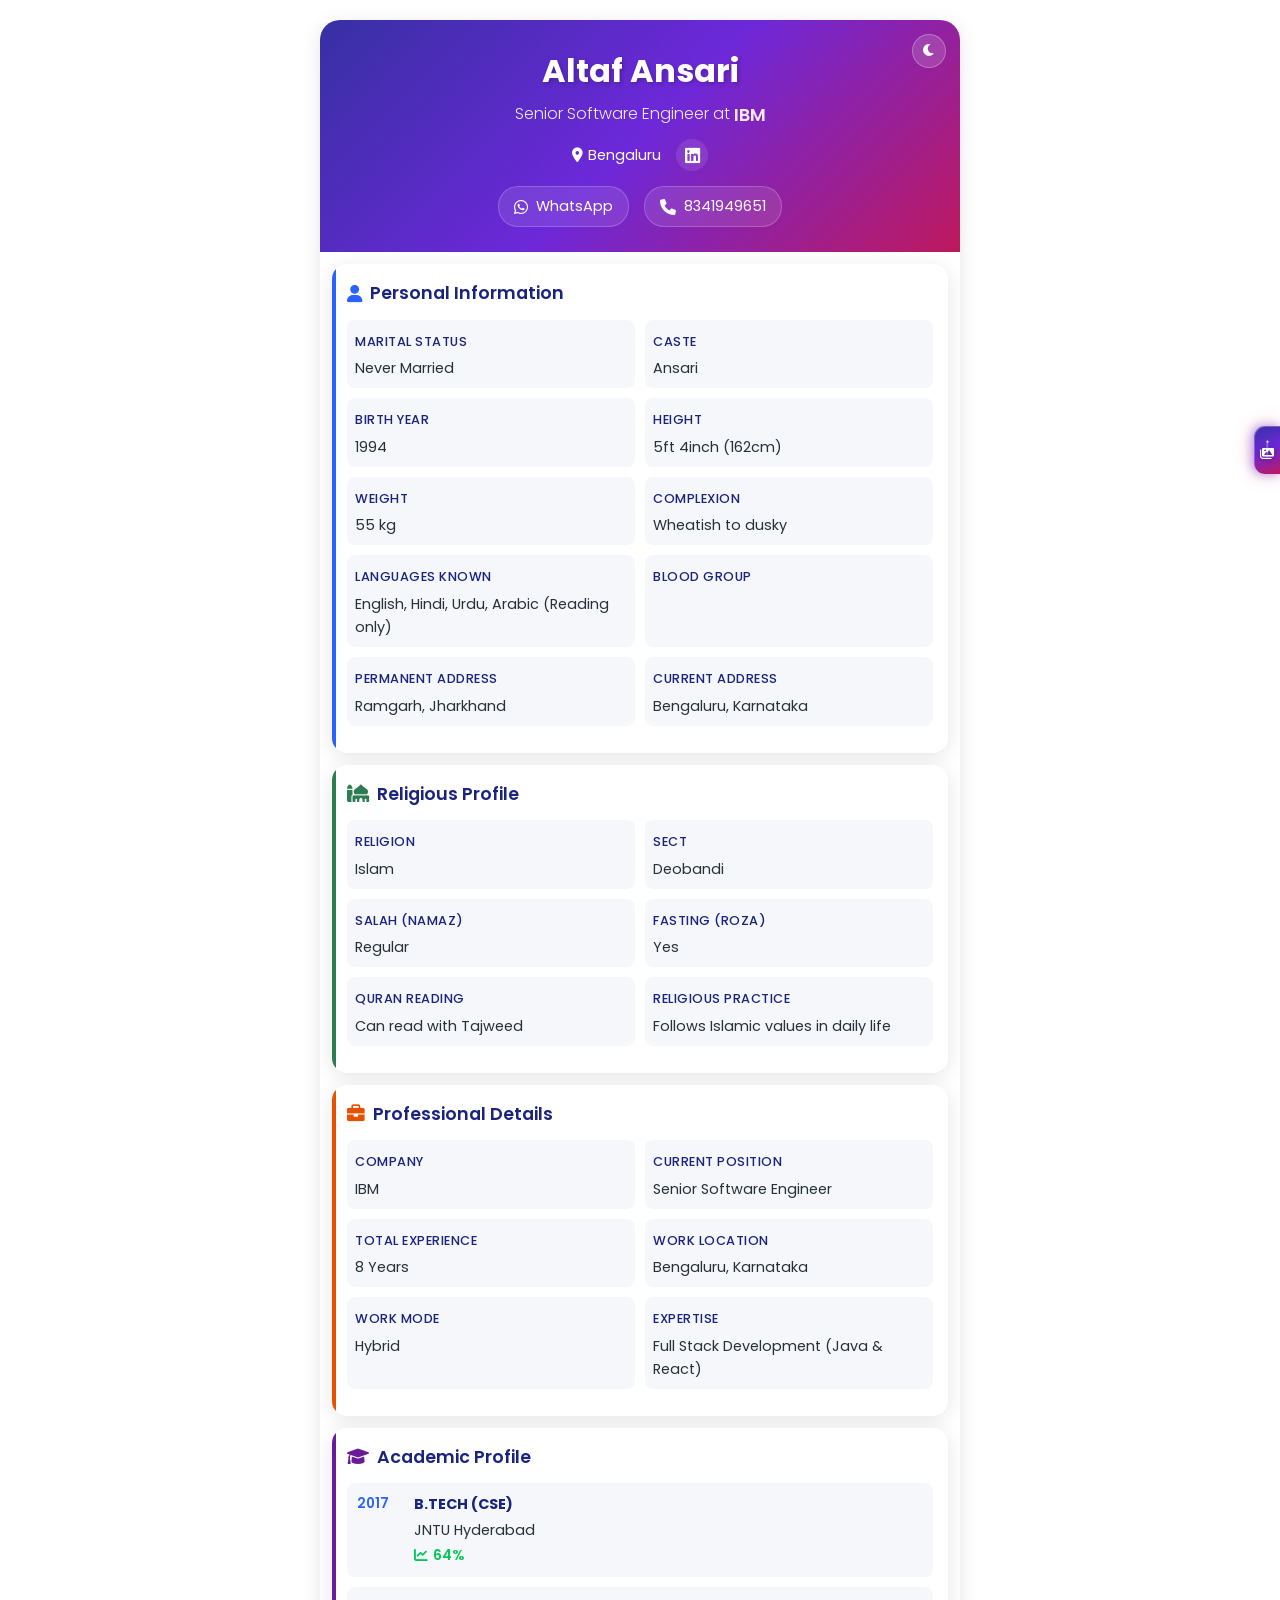
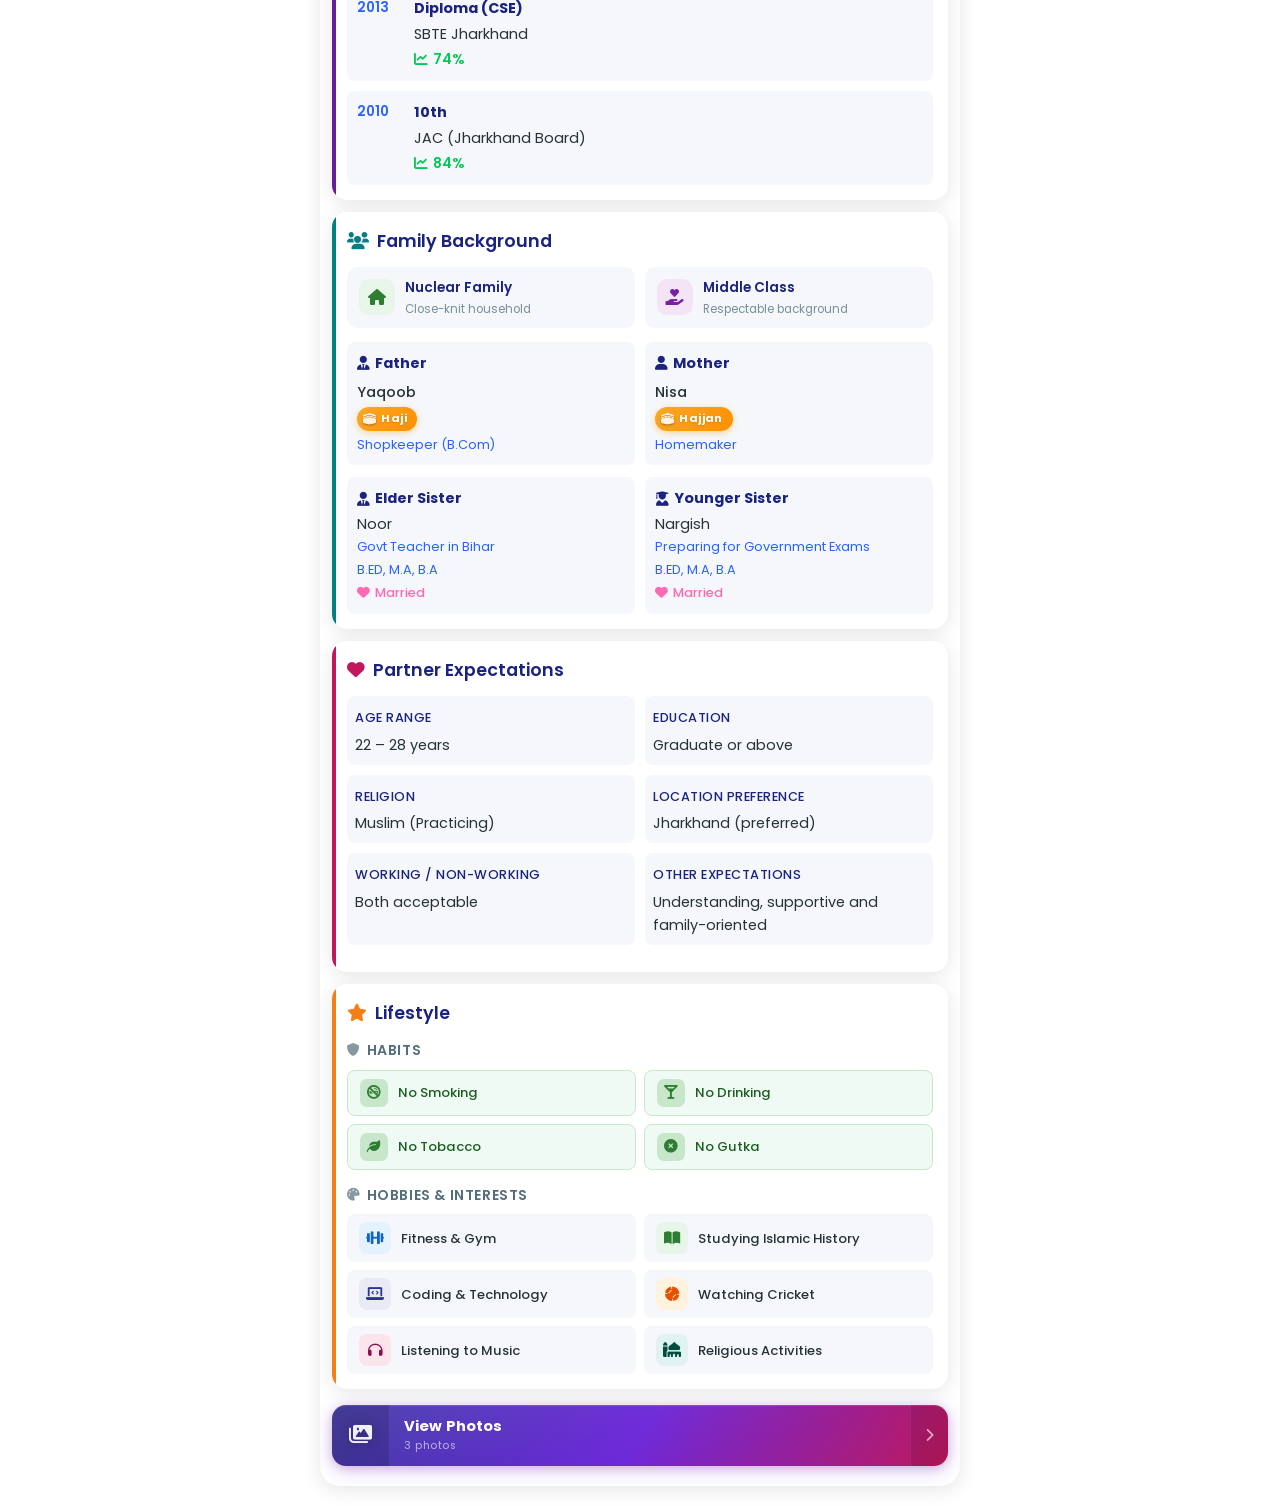
==== commit 5ae7a08e: "enhance UI / UX / Design" ====
--- a/index.html
+++ b/index.html
@@ -15,6 +15,11 @@
     <link rel="stylesheet" href="styles.css" />
     <link rel="stylesheet" href="https://cdnjs.cloudflare.com/ajax/libs/font-awesome/6.0.0/css/all.min.css" crossorigin="anonymous" referrerpolicy="no-referrer" />
     <link href="https://fonts.googleapis.com/css2?family=Poppins:wght@300;400;500;600;700&display=swap" rel="stylesheet" />
+    <script>
+      /* Apply saved theme before first paint — prevents flash of light mode */
+      if (localStorage.getItem('_bd_theme') === 'dark')
+        document.documentElement.setAttribute('data-theme', 'dark');
+    </script>
     <script src="script.js" defer></script>
     <script src="analytics/config.js" defer></script>
     <script src="analytics/biodata.js" defer></script>
@@ -23,6 +28,9 @@
     <div class="container">
       <header>
         <div class="header-pattern"></div>
+        <button class="theme-toggle" id="theme-toggle" aria-label="Toggle dark mode" title="Toggle dark mode">
+          <i class="fas fa-moon" id="theme-icon"></i>
+        </button>
         <!-- <h1>Marriage Biodata</h1> -->
         <div class="profile-header">
           <h2>Altaf Ansari</h2>
@@ -236,14 +244,14 @@
             </div>
             <div class="siblings-row">
               <div class="sibling-item">
-                <h5><i class="fas fa-female"></i> Elder Sister</h5>
+                <h5><i class="fas fa-user-tie"></i> Elder Sister</h5>
                 <p>Noor</p>
                 <p class="occupation">Govt Teacher in Bihar</p>
                 <p class="qualification">B.ED, M.A, B.A</p>
                 <p class="status"><i class="fas fa-heart"></i> Married</p>
               </div>
               <div class="sibling-item">
-                <h5><i class="fas fa-female"></i> Younger Sister</h5>
+                <h5><i class="fas fa-user-graduate"></i> Younger Sister</h5>
                 <p>Nargish</p>
                 <p class="occupation">Preparing for Government Exams</p>
                 <p class="qualification">B.ED, M.A, B.A</p>
@@ -299,11 +307,11 @@
               <span>No Drinking</span>
             </div>
             <div class="habit-item">
-              <div class="habit-icon-wrap"><i class="fas fa-ban"></i></div>
+              <div class="habit-icon-wrap"><i class="fas fa-leaf"></i></div>
               <span>No Tobacco</span>
             </div>
             <div class="habit-item">
-              <div class="habit-icon-wrap"><i class="fas fa-ban"></i></div>
+              <div class="habit-icon-wrap"><i class="fas fa-circle-xmark"></i></div>
               <span>No Gutka</span>
             </div>
           </div>
@@ -343,7 +351,7 @@
         <span class="peb-icon"><i class="fas fa-images"></i></span>
         <div class="peb-content">
           <span class="peb-text">View Photos</span>
-          <span class="peb-count" id="peb-count-text">Loading...</span>
+          <span class="peb-count" id="peb-count-text"></span>
         </div>
         <span class="peb-arrow"><i class="fas fa-chevron-right"></i></span>
       </a>
--- a/photos/gallery.css
+++ b/photos/gallery.css
@@ -376,7 +376,7 @@
 .gl-viewer {
   position: fixed; inset: 0;
   display: flex; align-items: center; justify-content: center;
-  background: #000;
+  background: radial-gradient(ellipse at center, #0f0f1e 0%, #000 72%);
   overflow: hidden;
   touch-action: none;
 }
@@ -402,10 +402,20 @@
 
 .gl-loading {
   position: absolute; inset: 0;
-  display: flex; align-items: center; justify-content: center;
+  display: flex; flex-direction: column; align-items: center; justify-content: center;
+  gap: 14px;
   z-index: 1;
   color: rgba(255,255,255,0.5);
   font-size: 1.6rem;
+}
+.gl-loading::after {
+  content: 'Loading photo…';
+  font-family: 'Poppins', sans-serif;
+  font-size: 0.7rem;
+  font-weight: 400;
+  letter-spacing: 0.12em;
+  text-transform: uppercase;
+  color: rgba(255,255,255,0.28);
 }
 
 /* ── Nav buttons: half-pill attached to screen edge ── */
@@ -517,6 +527,17 @@
   100% { opacity:0; }
 }
 
+/* ── FAB hidden when banner is in viewport (U4) ── */
+.gallery-fab.fab-hidden-by-banner {
+  opacity: 0;
+  pointer-events: none;
+  transition: opacity 0.35s ease;
+}
+.gallery-fab-ripple.fab-hidden-by-banner {
+  opacity: 0;
+  transition: opacity 0.35s ease;
+}
+
 @media (max-width: 480px) {
   .gl-nav-btn { width: 34px; height: 68px; font-size: 1.4rem; }
 }
--- a/styles.css
+++ b/styles.css
@@ -15,8 +15,9 @@
   --card-bg: #ffffff;
   --success-color: #00c853;
   --married-color: #ff69b4;
-  --gradient-start: var(--accent-color);
-  --gradient-end: #d90e5f;
+  --gradient-start: #3730a3;
+  --gradient-mid:   #6d28d9;
+  --gradient-end:   #be185d;
   --shadow: 0 4px 20px rgba(0, 0, 0, 0.1);
 }
 
@@ -44,7 +45,7 @@
 
 /* Header */
 header {
-  background: linear-gradient(135deg, var(--gradient-start), var(--gradient-end));
+  background: linear-gradient(135deg, var(--gradient-start) 0%, var(--gradient-mid) 50%, var(--gradient-end) 100%);
   color: white;
   padding: 25px 20px;
   text-align: center;
@@ -126,7 +127,7 @@
   justify-content: center;
   gap: 15px;
   margin-top: 15px;
-  flex-wrap: nowrap;
+  flex-wrap: wrap;
 }
 
 .contact-link {
@@ -150,6 +151,11 @@
   background: rgba(255,255,255,0.2);
   transform: translateY(-2px);
   color: white;
+}
+.contact-link:focus-visible,
+.social-link:focus-visible {
+  outline: 2px solid rgba(255,255,255,0.85);
+  outline-offset: 3px;
 }
 .contact-link i { font-size: 1rem; }
 
@@ -550,3 +556,87 @@
   .habits-grid { grid-template-columns: 1fr; }
   .interests-grid { grid-template-columns: 1fr; }
 }
+
+/* ── Theme Toggle Button ─────────────────────────────────── */
+.theme-toggle {
+  position: absolute;
+  top: 14px;
+  right: 14px;
+  width: 34px;
+  height: 34px;
+  border-radius: 50%;
+  background: rgba(255,255,255,0.15);
+  border: 1px solid rgba(255,255,255,0.28);
+  color: white;
+  cursor: pointer;
+  display: flex;
+  align-items: center;
+  justify-content: center;
+  font-size: 0.85rem;
+  z-index: 2;
+  transition: background 0.2s, transform 0.2s;
+  -webkit-tap-highlight-color: transparent;
+}
+.theme-toggle:hover  { background: rgba(255,255,255,0.28); }
+.theme-toggle:active { transform: scale(0.92); }
+.theme-toggle:focus-visible { outline: 2px solid rgba(255,255,255,0.8); outline-offset: 2px; }
+
+/* ── Smooth theme transition ─────────────────────────────── */
+body,
+.container,
+section,
+.info-item,
+.family-member,
+.sibling-item,
+.education-item,
+.family-type-card,
+.habit-item,
+.interest-item {
+  transition: background-color 0.3s ease, color 0.3s ease, border-color 0.3s ease, box-shadow 0.3s ease;
+}
+
+/* ── Dark Mode (manual toggle only — OS setting ignored) ─── */
+html[data-theme="dark"] {
+  --primary-color:   #818cf8;
+  --secondary-color: #93c5fd;
+  --accent-color:    #818cf8;
+  --text-color:      #cbd5e1;
+  --light-bg:        #1e2235;
+  --card-bg:         #161927;
+  --success-color:   #34d399;
+  --married-color:   #f9a8d4;
+  --shadow: 0 4px 20px rgba(0, 0, 0, 0.45);
+}
+
+html[data-theme="dark"] body { background: #0d1117; }
+
+/* Section icon colors — brightened for dark backgrounds */
+html[data-theme="dark"] .personal-info h3 i        { color: #60a5fa; }
+html[data-theme="dark"] .religious-profile h3 i    { color: #4ade80; }
+html[data-theme="dark"] .professional-details h3 i { color: #fb923c; }
+html[data-theme="dark"] .academic-profile h3 i     { color: #c084fc; }
+html[data-theme="dark"] .family-background h3 i    { color: #2dd4bf; }
+html[data-theme="dark"] .partner-expectations h3 i { color: #f472b6; }
+html[data-theme="dark"] .lifestyle h3 i            { color: #fbbf24; }
+
+/* Family type card icons */
+html[data-theme="dark"] .ftc-green  { background: #1a2e24; color: #6ee7b7; }
+html[data-theme="dark"] .ftc-purple { background: #25193d; color: #c4b5fd; }
+
+/* Habit items */
+html[data-theme="dark"] .habit-item       { background: #1a2e24; border-color: #2d4a35; color: #a7f3d0; }
+html[data-theme="dark"] .habit-icon-wrap  { background: #2d4a35; }
+html[data-theme="dark"] .habit-icon-wrap i { color: #6ee7b7; }
+
+/* Interest icon wraps */
+html[data-theme="dark"] .interest-blue   { background: #1e3050; color: #93c5fd; }
+html[data-theme="dark"] .interest-green  { background: #1a2e24; color: #86efac; }
+html[data-theme="dark"] .interest-indigo { background: #1e2250; color: #a5b4fc; }
+html[data-theme="dark"] .interest-orange { background: #2c1e0e; color: #fdba74; }
+html[data-theme="dark"] .interest-pink   { background: #2c1523; color: #f9a8d4; }
+html[data-theme="dark"] .interest-teal   { background: #0e251f; color: #5eead4; }
+
+/* Hardcoded text colors */
+html[data-theme="dark"] .occupation,
+html[data-theme="dark"] .sibling-item .occupation,
+html[data-theme="dark"] .qualification { color: #93c5fd; }
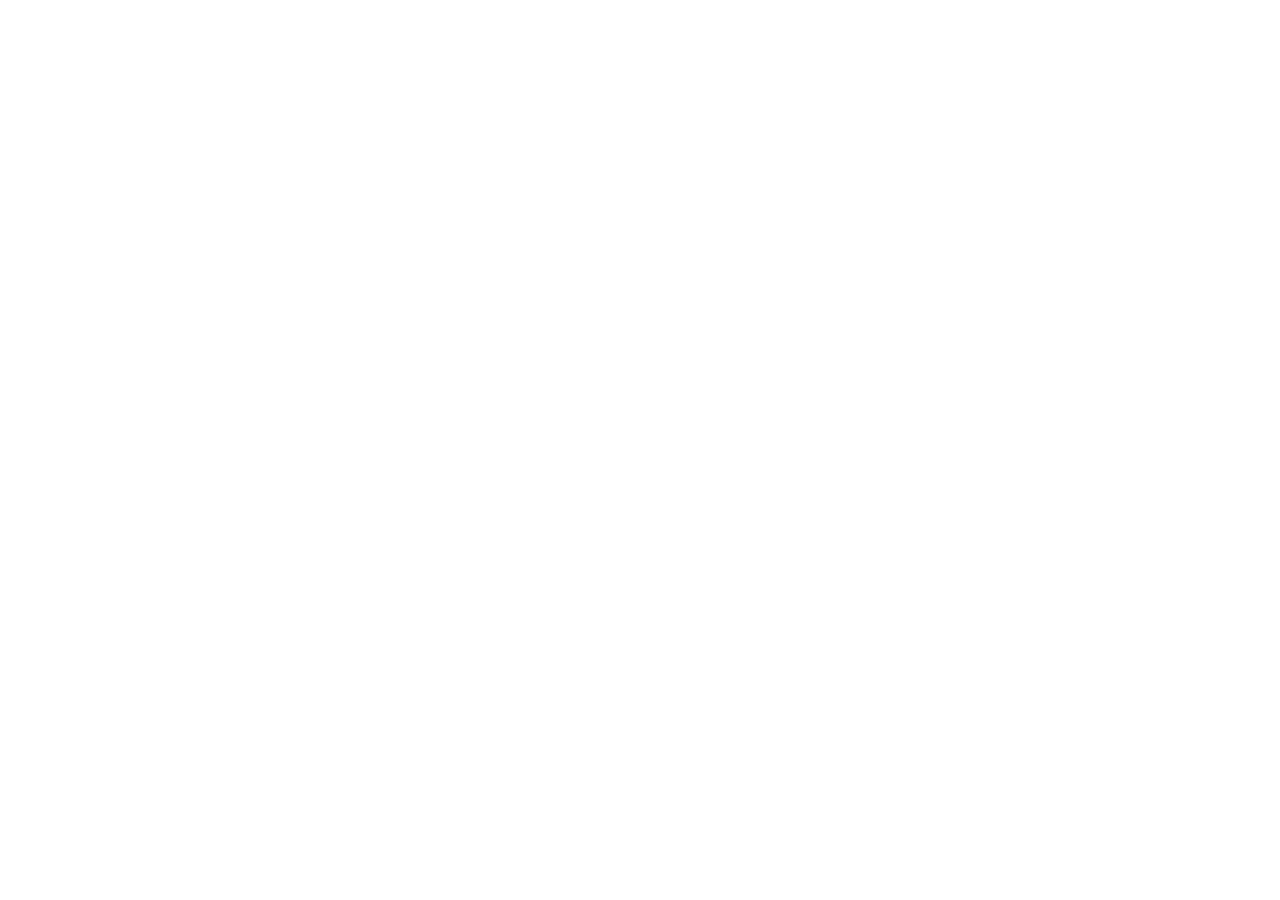
==== commit 20607579: "Initial commit" ====
--- a/index.html
+++ b/index.html
@@ -1,370 +1,18 @@
-<!doctype html>
-<html lang="en">
-  <head>
-    <meta charset="UTF-8" />
-    <meta name="viewport" content="width=device-width, initial-scale=1.0" />
-    <!-- Favicon -->
-    <link rel="icon" type="image/svg+xml" href="data:image/svg+xml,%3Csvg xmlns='http://www.w3.org/2000/svg' viewBox='0 0 100 100'%3E%3Ctext y='.9em' font-size='90'%3E💍%3C/text%3E%3C/svg%3E">
-    <link rel="apple-touch-icon" href="data:image/svg+xml,%3Csvg xmlns='http://www.w3.org/2000/svg' viewBox='0 0 100 100'%3E%3Ctext y='.9em' font-size='90'%3E💍%3C/text%3E%3C/svg%3E">
-    <title>Marriage Biodata - Altaf Ansari</title>
-    <link rel="preconnect" href="https://fonts.googleapis.com">
-    <link rel="preconnect" href="https://fonts.gstatic.com" crossorigin>
-    <link rel="preconnect" href="https://cdnjs.cloudflare.com" crossorigin>
-    <link rel="preconnect" href="https://urkvyllmlrfzfshsxmal.supabase.co" crossorigin>
-    <link rel="stylesheet" href="photos/gallery.css" />
-    <link rel="stylesheet" href="styles.css" />
-    <link rel="stylesheet" href="https://cdnjs.cloudflare.com/ajax/libs/font-awesome/6.0.0/css/all.min.css" crossorigin="anonymous" referrerpolicy="no-referrer" />
-    <link href="https://fonts.googleapis.com/css2?family=Poppins:wght@300;400;500;600;700&display=swap" rel="stylesheet" />
-    <script>
-      /* Apply saved theme before first paint — prevents flash of light mode */
-      if (localStorage.getItem('_bd_theme') === 'dark')
-        document.documentElement.setAttribute('data-theme', 'dark');
-    </script>
-    <script src="script.js" defer></script>
-    <script src="analytics/config.js" defer></script>
-    <script src="analytics/biodata.js" defer></script>
-  </head>
-  <body>
-    <div class="container">
-      <header>
-        <div class="header-pattern"></div>
-        <button class="theme-toggle" id="theme-toggle" aria-label="Toggle dark mode" title="Toggle dark mode">
-          <i class="fas fa-moon" id="theme-icon"></i>
-        </button>
-        <!-- <h1>Marriage Biodata</h1> -->
-        <div class="profile-header">
-          <h2>Altaf Ansari</h2>
-          <p class="subtitle">Senior Software Engineer at <span class="company ibm-logo-wrap">
-            <img
-              src="https://upload.wikimedia.org/wikipedia/commons/5/51/IBM_logo.svg"
-              alt="IBM"
-              class="ibm-logo-img"
-              onerror="this.style.display='none'; this.insertAdjacentHTML('afterend','<span class=\'ibm-fallback\'>IBM</span>');"
-            />
-          </span></p>
-          <!-- <p class="subtitle">Working in IT Company</p> -->
-          <div class="quick-info">
-            <span><i class="fas fa-map-marker-alt"></i> Bengaluru</span>
-            <a href="https://www.linkedin.com/in/altafjava" target="_blank" rel="noopener noreferrer" class="social-link" title="LinkedIn">
-              <i class="fab fa-linkedin"></i>
-            </a>
-          </div>
-          <div class="contact-info">
-            <a href="https://wa.me/918341949651" onclick="openWhatsApp(event)" class="contact-link" title="WhatsApp">
-              <i class="fab fa-whatsapp"></i>
-              <span>WhatsApp</span>
-            </a>
-            <a href="tel:+918341949651" class="contact-link" title="Call" onclick="handlePhoneClick(event)">
-              <i class="fas fa-phone"></i>
-              <span>8341949651</span>
-            </a>
-          </div>
-        </div>
-      </header>
-
-      <main>
-
-        <!-- 1. PERSONAL INFORMATION -->
-        <section class="personal-info">
-          <h3><i class="fas fa-user"></i> Personal Information</h3>
-          <div class="info-grid">
-            <div class="info-item">
-              <span class="label">Marital Status</span>
-              <span class="value">Never Married</span>
-            </div>
-            <div class="info-item">
-              <span class="label">Caste</span>
-              <span class="value">Ansari</span>
-            </div>
-            <div class="info-item">
-              <span class="label">Birth Year</span>
-              <span class="value">1994</span>
-            </div>
-            <div class="info-item">
-              <span class="label">Height</span>
-              <span class="value">5ft 4inch (162cm)</span>
-            </div>
-            <div class="info-item">
-              <span class="label">Weight</span>
-              <span class="value">55 kg</span>
-            </div>
-            <div class="info-item">
-              <span class="label">Complexion</span>
-              <span class="value">Wheatish to dusky</span>
-            </div>
-            <div class="info-item">
-              <span class="label">Languages Known</span>
-              <span class="value">English, Hindi, Urdu, Arabic (Reading only)</span>
-            </div>
-            <div class="info-item">
-              <span class="label">Blood Group</span>
-              <span class="value"><!-- Fill in --></span>
-            </div>
-            <div class="info-item">
-              <span class="label">Permanent Address</span>
-              <span class="value">Ramgarh, Jharkhand</span>
-            </div>
-            <div class="info-item">
-              <span class="label">Current Address</span>
-              <span class="value">Bengaluru, Karnataka</span>
-            </div>
-          </div>
-        </section>
-
-        <!-- 2. RELIGIOUS PROFILE -->
-        <section class="religious-profile">
-          <h3><i class="fas fa-mosque"></i> Religious Profile</h3>
-          <div class="info-grid">
-            <div class="info-item">
-              <span class="label">Religion</span>
-              <span class="value">Islam</span>
-            </div>
-            <div class="info-item">
-              <span class="label">Sect</span>
-              <span class="value">Deobandi</span>
-            </div>
-            <div class="info-item">
-              <span class="label">Salah (Namaz)</span>
-              <span class="value">Regular</span>
-            </div>
-            <div class="info-item">
-              <span class="label">Fasting (Roza)</span>
-              <span class="value">Yes</span>
-            </div>
-            <div class="info-item">
-              <span class="label">Quran Reading</span>
-              <span class="value">Can read with Tajweed</span>
-            </div>
-            <div class="info-item">
-              <span class="label">Religious Practice</span>
-              <span class="value">Follows Islamic values in daily life</span>
-            </div>
-          </div>
-        </section>
-
-        <!-- 3. PROFESSIONAL DETAILS -->
-        <section class="professional-details">
-          <h3><i class="fas fa-briefcase"></i> Professional Details</h3>
-          <div class="info-grid">
-            <div class="info-item">
-              <span class="label">Company</span>
-              <span class="value">IBM</span>
-            </div>
-            <div class="info-item">
-              <span class="label">Current Position</span>
-              <span class="value">Senior Software Engineer</span>
-            </div>
-            <div class="info-item">
-              <span class="label">Total Experience</span>
-              <span class="value">8 Years</span>
-            </div>
-            <div class="info-item">
-              <span class="label">Work Location</span>
-              <span class="value">Bengaluru, Karnataka</span>
-            </div>
-            <div class="info-item">
-              <span class="label">Work Mode</span>
-              <span class="value">Hybrid</span>
-            </div>
-            <div class="info-item">
-              <span class="label">Expertise</span>
-              <span class="value">Full Stack Development (Java & React)</span>
-            </div>
-          </div>
-        </section>
-
-        <!-- 4. ACADEMIC PROFILE -->
-        <section class="academic-profile">
-          <h3><i class="fas fa-graduation-cap"></i> Academic Profile</h3>
-          <div class="education-timeline">
-            <div class="education-item">
-              <div class="year">2017</div>
-              <div class="details">
-                <h4>B.TECH (CSE)</h4>
-                <p>JNTU Hyderabad</p>
-                <p class="percentage"><i class="fas fa-chart-line"></i> 64%</p>
-              </div>
-            </div>
-            <div class="education-item">
-              <div class="year">2013</div>
-              <div class="details">
-                <h4>Diploma (CSE)</h4>
-                <p>SBTE Jharkhand</p>
-                <p class="percentage"><i class="fas fa-chart-line"></i> 74%</p>
-              </div>
-            </div>
-            <div class="education-item">
-              <div class="year">2010</div>
-              <div class="details">
-                <h4>10th</h4>
-                <p>JAC (Jharkhand Board)</p>
-                <p class="percentage"><i class="fas fa-chart-line"></i> 84%</p>
-              </div>
-            </div>
-          </div>
-        </section>
-
-        <!-- 5. FAMILY BACKGROUND -->
-        <section class="family-background">
-          <h3><i class="fas fa-users"></i> Family Background</h3>
-
-          <!-- Family type cards -->
-          <div class="family-type-cards">
-            <div class="family-type-card">
-              <div class="ftc-icon ftc-green"><i class="fas fa-home"></i></div>
-              <div class="ftc-text">
-                <span class="ftc-title">Nuclear Family</span>
-                <span class="ftc-sub">Close-knit household</span>
-              </div>
-            </div>
-            <div class="family-type-card">
-              <div class="ftc-icon ftc-purple"><i class="fas fa-hand-holding-heart"></i></div>
-              <div class="ftc-text">
-                <span class="ftc-title">Middle Class</span>
-                <span class="ftc-sub">Respectable background</span>
-              </div>
-            </div>
-          </div>
-
-          <div class="family-info">
-            <div class="parents-row">
-              <div class="family-member">
-                <h4><i class="fas fa-user-tie"></i> Father</h4>
-                <p class="member-name">Yaqoob</p>
-                <!-- <span class="hajj-badge"><i class="fas fa-kaaba"></i> Haji</span> -->
-                <span class="hajj-badge"><i class="fas fa-kaaba hajj-kaaba-icon"></i> Haji</span>
-                <p class="occupation">Shopkeeper (B.Com)</p>
-              </div>
-              <div class="family-member">
-                <h4><i class="fas fa-user"></i> Mother</h4>
-                <p class="member-name">Nisa</p>
-                <span class="hajj-badge"><i class="fas fa-kaaba"></i> Hajjan</span>
-                <p class="occupation">Homemaker</p>
-              </div>
-            </div>
-            <div class="siblings-row">
-              <div class="sibling-item">
-                <h5><i class="fas fa-user-tie"></i> Elder Sister</h5>
-                <p>Noor</p>
-                <p class="occupation">Govt Teacher in Bihar</p>
-                <p class="qualification">B.ED, M.A, B.A</p>
-                <p class="status"><i class="fas fa-heart"></i> Married</p>
-              </div>
-              <div class="sibling-item">
-                <h5><i class="fas fa-user-graduate"></i> Younger Sister</h5>
-                <p>Nargish</p>
-                <p class="occupation">Preparing for Government Exams</p>
-                <p class="qualification">B.ED, M.A, B.A</p>
-                <p class="status"><i class="fas fa-heart"></i> Married</p>
-              </div>
-            </div>
-          </div>
-        </section>
-
-        <!-- 6. PARTNER EXPECTATIONS -->
-        <section class="partner-expectations">
-          <h3><i class="fas fa-heart"></i> Partner Expectations</h3>
-          <div class="info-grid">
-            <div class="info-item">
-              <span class="label">Age Range</span>
-              <span class="value">22 – 28 years</span>
-            </div>
-            <div class="info-item">
-              <span class="label">Education</span>
-              <span class="value">Graduate or above</span>
-            </div>
-            <div class="info-item">
-              <span class="label">Religion</span>
-              <span class="value">Muslim (Practicing)</span>
-            </div>
-            <div class="info-item">
-              <span class="label">Location Preference</span>
-              <span class="value">Jharkhand (preferred)</span>
-            </div>
-            <div class="info-item">
-              <span class="label">Working / Non-working</span>
-              <span class="value">Both acceptable</span>
-            </div>
-            <div class="info-item">
-              <span class="label">Other Expectations</span>
-              <span class="value">Understanding, supportive and family-oriented</span>
-            </div>
-          </div>
-        </section>
-
-        <!-- 7. LIFESTYLE -->
-        <section class="lifestyle">
-          <h3><i class="fas fa-star"></i> Lifestyle</h3>
-
-          <h4 class="lifestyle-subheading"><i class="fas fa-shield-alt"></i> Habits</h4>
-          <div class="habits-grid">
-            <div class="habit-item">
-              <div class="habit-icon-wrap"><i class="fas fa-smoking-ban"></i></div>
-              <span>No Smoking</span>
-            </div>
-            <div class="habit-item">
-              <div class="habit-icon-wrap"><i class="fas fa-glass-martini-alt"></i></div>
-              <span>No Drinking</span>
-            </div>
-            <div class="habit-item">
-              <div class="habit-icon-wrap"><i class="fas fa-leaf"></i></div>
-              <span>No Tobacco</span>
-            </div>
-            <div class="habit-item">
-              <div class="habit-icon-wrap"><i class="fas fa-circle-xmark"></i></div>
-              <span>No Gutka</span>
-            </div>
-          </div>
-
-          <h4 class="lifestyle-subheading"><i class="fas fa-palette"></i> Hobbies &amp; Interests</h4>
-          <div class="interests-grid">
-            <div class="interest-item">
-              <div class="interest-icon-wrap interest-blue"><i class="fas fa-dumbbell"></i></div>
-              <span>Fitness &amp; Gym</span>
-            </div>
-            <div class="interest-item">
-              <div class="interest-icon-wrap interest-green"><i class="fas fa-book-open"></i></div>
-              <span>Studying Islamic History</span>
-            </div>
-            <div class="interest-item">
-              <div class="interest-icon-wrap interest-indigo"><i class="fas fa-laptop-code"></i></div>
-              <span>Coding &amp; Technology</span>
-            </div>
-            <div class="interest-item">
-              <div class="interest-icon-wrap interest-orange"><i class="fas fa-baseball-ball"></i></div>
-              <span>Watching Cricket</span>
-            </div>
-            <div class="interest-item">
-              <div class="interest-icon-wrap interest-pink"><i class="fas fa-headphones"></i></div>
-              <span>Listening to Music</span>
-            </div>
-            <div class="interest-item">
-              <div class="interest-icon-wrap interest-teal"><i class="fas fa-mosque"></i></div>
-              <span>Religious Activities</span>
-            </div>
-          </div>
-        </section>
-
-      </main>
-
-      <a id="photo-banner" class="photo-entry-banner" href="photos.html">
-        <span class="peb-icon"><i class="fas fa-images"></i></span>
-        <div class="peb-content">
-          <span class="peb-text">View Photos</span>
-          <span class="peb-count" id="peb-count-text"></span>
-        </div>
-        <span class="peb-arrow"><i class="fas fa-chevron-right"></i></span>
-      </a>
-    </div>
-
-    <!-- Pulse ring behind FAB (separate so it can overflow without clipping) -->
-    <div class="gallery-fab-ripple" aria-hidden="true"></div>
-
-    <button class="gallery-fab" id="gallery-fab"
-            onclick="window.location.href='photos.html'" aria-label="View photos">
-      <div class="fab-icon"><i class="fas fa-images"></i></div>
-      <span>Photos</span>
-    </button>
-    <script src="photos/gallery.js" defer></script>
-  </body>
-</html>
+<!DOCTYPE html>
+<html>
+<head>
+  <meta charset="UTF-8">
+  <title>Biodata</title>
+  <script>
+    // Preserves path + hash, strips the /biodata prefix
+    const segments = window.location.pathname.split('/');
+    const subPath = segments.slice(2).filter(Boolean).join('/');
+    const hash = window.location.hash;
+    const search = window.location.search;
+    window.location.replace(
+      'https://altaf-biodata.vercel.app/' + subPath + search + hash
+    );
+  </script>
+</head>
+<body>Redirecting...</body>
+</html>
